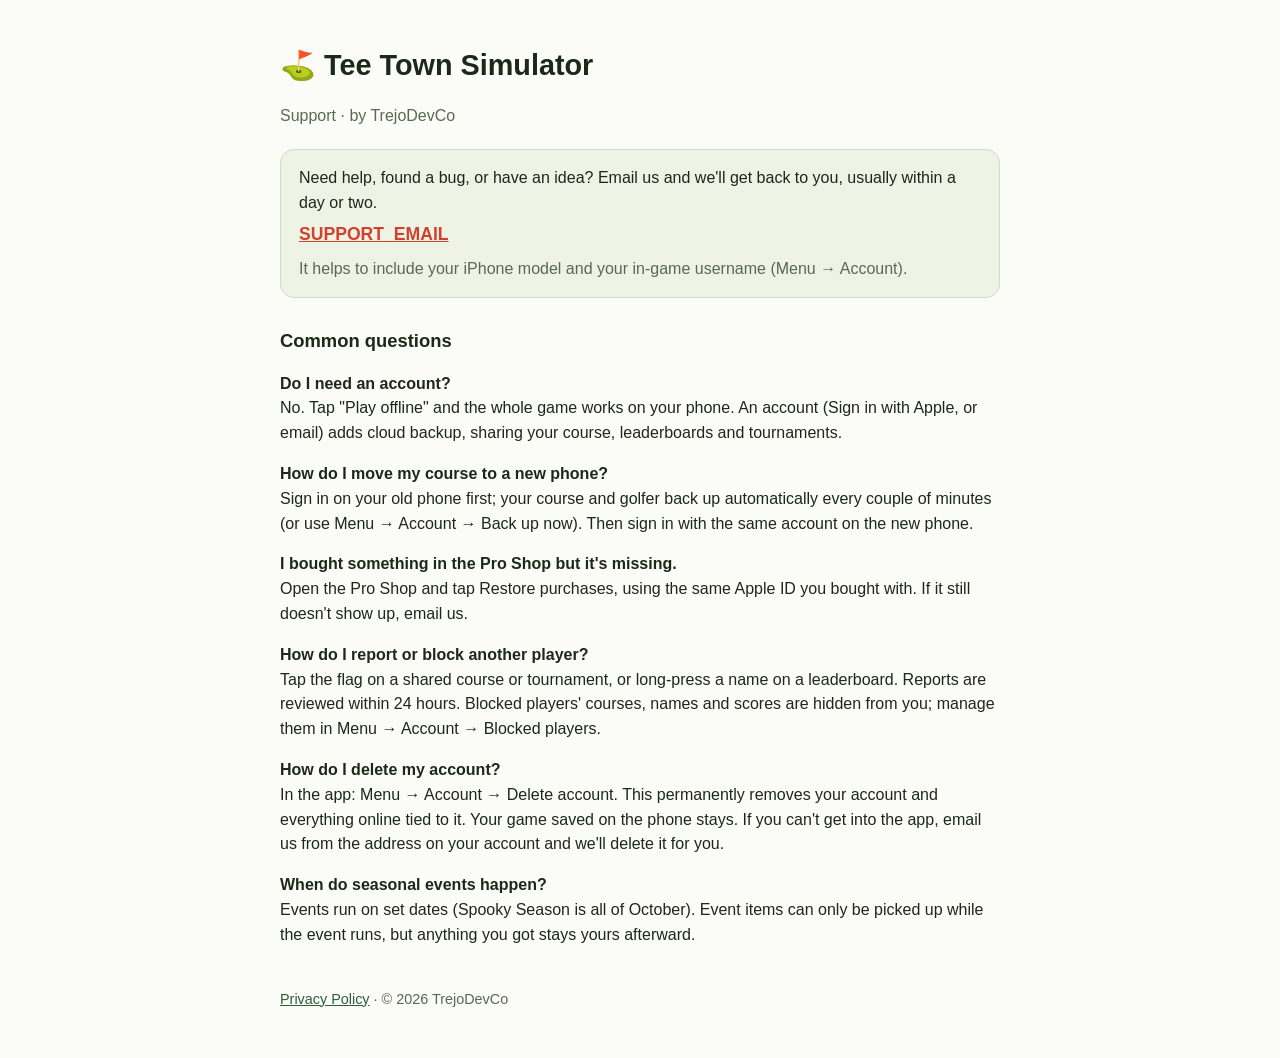
==== index.html @ 6f506787 "Add files via upload" ====
<!doctype html>
<html lang="en">
<head>
<meta charset="utf-8">
<meta name="viewport" content="width=device-width, initial-scale=1">
<title>Tee Town Simulator – Support</title>
<style>
  body { font-family: -apple-system, BlinkMacSystemFont, "Segoe UI", Roboto, sans-serif; max-width: 720px; margin: 0 auto; padding: 24px 16px 48px; line-height: 1.55; color: #1c281a; background: #fbfcf8; }
  h1 { font-size: 1.8rem; margin-bottom: 0.2rem; }
  h2 { font-size: 1.15rem; margin-top: 1.8rem; }
  .muted { color: #5a6854; }
  .contact { background: #eef3e6; border: 1px solid #d3dbc8; border-radius: 14px; padding: 16px 18px; margin: 20px 0; }
  .contact a { font-size: 1.1rem; font-weight: 700; color: #d2412b; }
  a { color: #2e5d3a; }
  footer { margin-top: 2.5rem; font-size: 0.9rem; }
</style>
</head>
<body>
<h1>⛳ Tee Town Simulator</h1>
<p class="muted">Support · by TrejoDevCo</p>

<div class="contact">
  <p style="margin:0 0 6px">Need help, found a bug, or have an idea? Email us and we'll get back to you, usually within a day or two.</p>
  <a href="mailto:SUPPORT_EMAIL">SUPPORT_EMAIL</a>
  <p class="muted" style="margin:8px 0 0">It helps to include your iPhone model and your in-game username (Menu → Account).</p>
</div>

<h2>Common questions</h2>

<p><strong>Do I need an account?</strong><br>
No. Tap "Play offline" and the whole game works on your phone. An account (Sign in with Apple, or email) adds cloud
backup, sharing your course, leaderboards and tournaments.</p>

<p><strong>How do I move my course to a new phone?</strong><br>
Sign in on your old phone first; your course and golfer back up automatically every couple of minutes (or use Menu →
Account → Back up now). Then sign in with the same account on the new phone.</p>

<p><strong>I bought something in the Pro Shop but it's missing.</strong><br>
Open the Pro Shop and tap Restore purchases, using the same Apple ID you bought with. If it still doesn't show up,
email us.</p>

<p><strong>How do I report or block another player?</strong><br>
Tap the flag on a shared course or tournament, or long-press a name on a leaderboard. Reports are reviewed within
24 hours. Blocked players' courses, names and scores are hidden from you; manage them in Menu → Account → Blocked
players.</p>

<p><strong>How do I delete my account?</strong><br>
In the app: Menu → Account → Delete account. This permanently removes your account and everything online tied to it.
Your game saved on the phone stays. If you can't get into the app, email us from the address on your account and
we'll delete it for you.</p>

<p><strong>When do seasonal events happen?</strong><br>
Events run on set dates (Spooky Season is all of October). Event items can only be picked up while the event runs,
but anything you got stays yours afterward.</p>

<footer class="muted">
  <a href="privacy.html">Privacy Policy</a> · © 2026 TrejoDevCo
</footer>
</body>
</html>
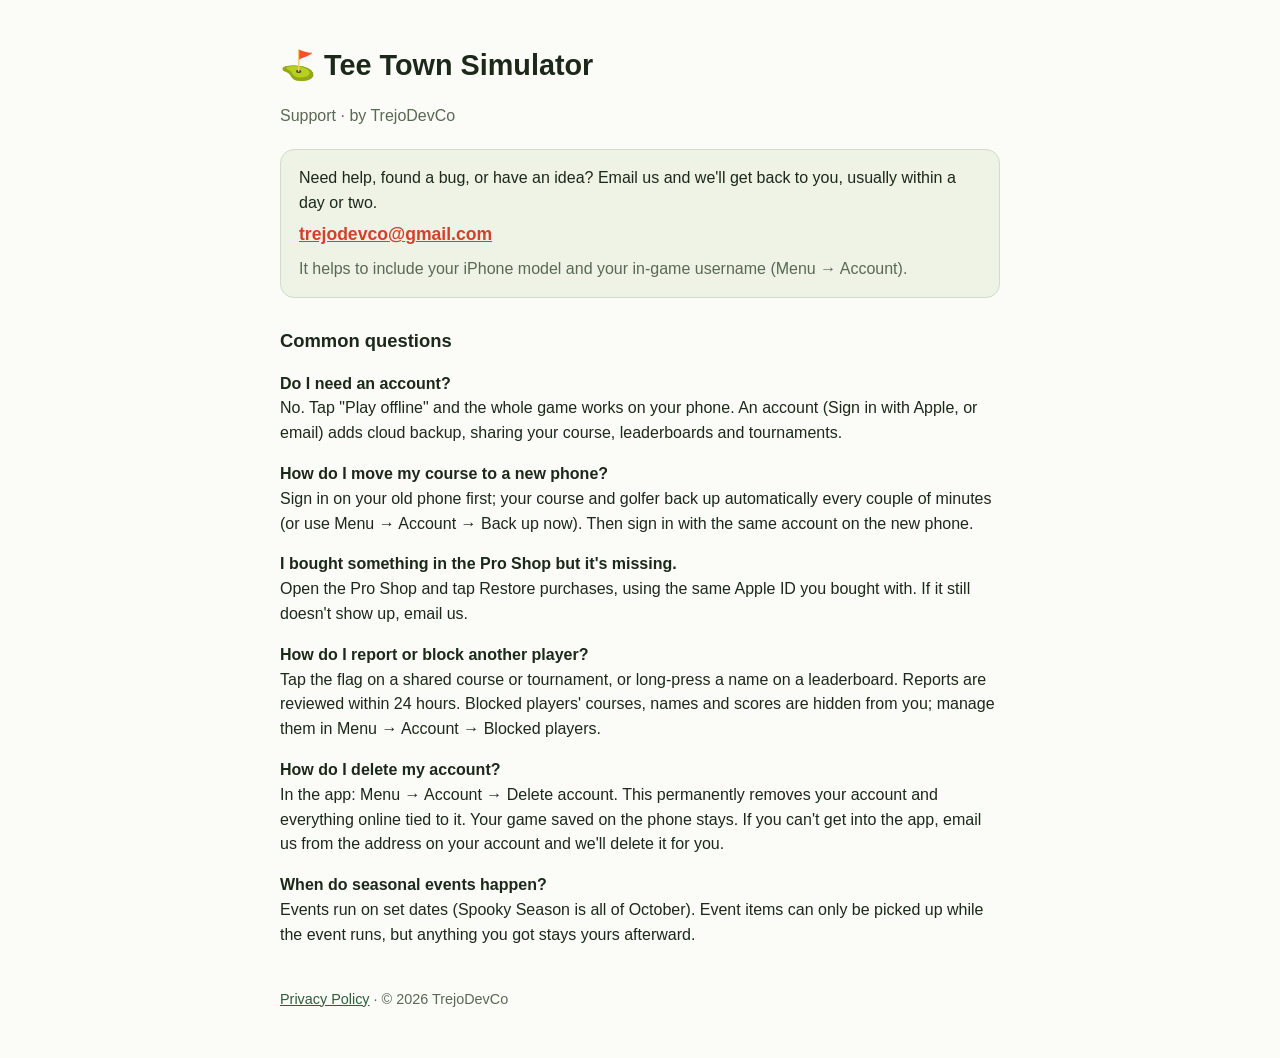
==== commit 72047179: "Add files via upload" ====
--- a/index.html
+++ b/index.html
@@ -21,7 +21,7 @@
 
 <div class="contact">
   <p style="margin:0 0 6px">Need help, found a bug, or have an idea? Email us and we'll get back to you, usually within a day or two.</p>
-  <a href="mailto:SUPPORT_EMAIL">SUPPORT_EMAIL</a>
+  <a href="mailto:trejodevco@gmail.com">trejodevco@gmail.com</a>
   <p class="muted" style="margin:8px 0 0">It helps to include your iPhone model and your in-game username (Menu → Account).</p>
 </div>
 
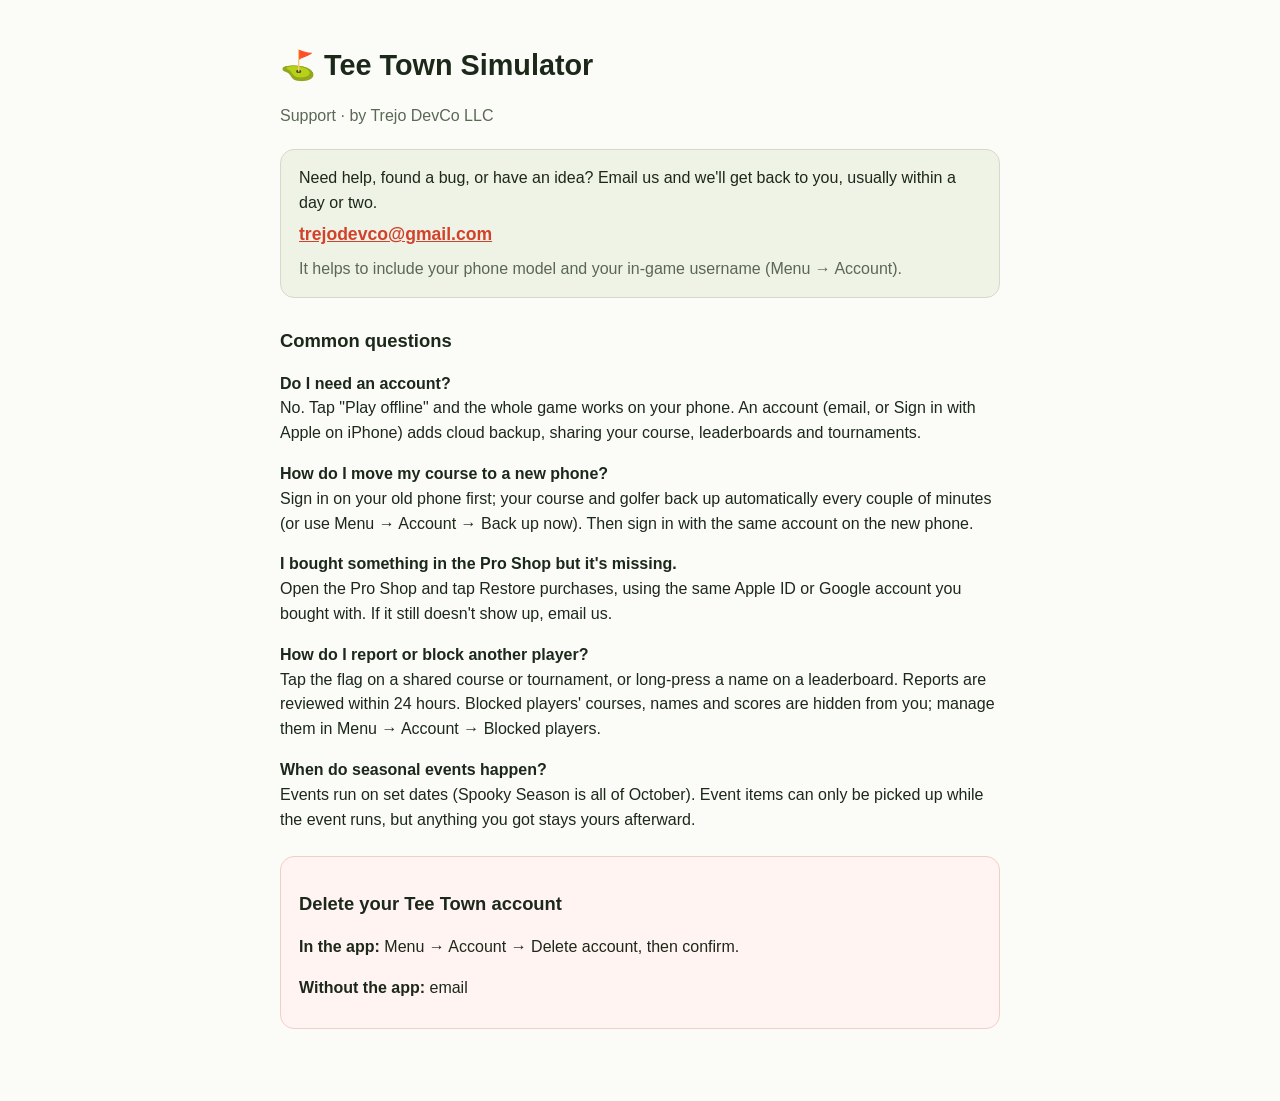
==== commit 9b30e63e: "Update index.html" ====
--- a/index.html
+++ b/index.html
@@ -5,56 +5,38 @@
 <meta name="viewport" content="width=device-width, initial-scale=1">
 <title>Tee Town Simulator – Support</title>
 <style>
-  body { font-family: -apple-system, BlinkMacSystemFont, "Segoe UI", Roboto, sans-serif; max-width: 720px; margin: 0 auto; padding: 24px 16px 48px; line-height: 1.55; color: #1c281a; background: #fbfcf8; }
-  h1 { font-size: 1.8rem; margin-bottom: 0.2rem; }
-  h2 { font-size: 1.15rem; margin-top: 1.8rem; }
-  .muted { color: #5a6854; }
-  .contact { background: #eef3e6; border: 1px solid #d3dbc8; border-radius: 14px; padding: 16px 18px; margin: 20px 0; }
-  .contact a { font-size: 1.1rem; font-weight: 700; color: #d2412b; }
-  a { color: #2e5d3a; }
-  footer { margin-top: 2.5rem; font-size: 0.9rem; }
+body { font-family: -apple-system, BlinkMacSystemFont, "Segoe UI", Roboto, sans-serif; max-width: 720px; margin: 0 auto; padding: 24px 16px 48px; line-height: 1.55; color: #1c281a; background: #fbfcf8; }
+h1 { font-size: 1.8rem; margin-bottom: 0.2rem; }
+h2 { font-size: 1.15rem; margin-top: 1.8rem; }
+.muted { color: #5a6854; }
+.contact { background: #eef3e6; border: 1px solid #d3dbc8; border-radius: 14px; padding: 16px 18px; margin: 20px 0; }
+.contact a { font-size: 1.1rem; font-weight: 700; color: #d2412b; }
+.delete { background: #fff4f1; border: 1px solid #f0cfc6; border-radius: 14px; padding: 4px 18px 12px; margin: 24px 0; }
+a { color: #2e5d3a; }
+footer { margin-top: 2.5rem; font-size: 0.9rem; }
 </style>
 </head>
 <body>
 <h1>⛳ Tee Town Simulator</h1>
-<p class="muted">Support · by TrejoDevCo</p>
+<p class="muted">Support · by Trejo DevCo LLC</p>
+<div class="contact">
+<p style="margin:0 0 6px">Need help, found a bug, or have an idea? Email us and we'll get back to you, usually within a day or two.</p>
+<a href="mailto:trejodevco@gmail.com">trejodevco@gmail.com</a>
+<p class="muted" style="margin:8px 0 0">It helps to include your phone model and your in-game username (Menu → Account).</p>
+</div>
+<h2>Common questions</h2>
+<p><strong>Do I need an account?</strong><br>
+No. Tap "Play offline" and the whole game works on your phone. An account (email, or Sign in with Apple on iPhone) adds cloud backup, sharing your course, leaderboards and tournaments.</p>
+<p><strong>How do I move my course to a new phone?</strong><br>
+Sign in on your old phone first; your course and golfer back up automatically every couple of minutes (or use Menu → Account → Back up now). Then sign in with the same account on the new phone.</p>
+<p><strong>I bought something in the Pro Shop but it's missing.</strong><br>
+Open the Pro Shop and tap Restore purchases, using the same Apple ID or Google account you bought with. If it still doesn't show up, email us.</p>
+<p><strong>How do I report or block another player?</strong><br>
+Tap the flag on a shared course or tournament, or long-press a name on a leaderboard. Reports are reviewed within 24 hours. Blocked players' courses, names and scores are hidden from you; manage them in Menu → Account → Blocked players.</p>
+<p><strong>When do seasonal events happen?</strong><br>
+Events run on set dates (Spooky Season is all of October). Event items can only be picked up while the event runs, but anything you got stays yours afterward.</p>
 
-<div class="contact">
-  <p style="margin:0 0 6px">Need help, found a bug, or have an idea? Email us and we'll get back to you, usually within a day or two.</p>
-  <a href="mailto:trejodevco@gmail.com">trejodevco@gmail.com</a>
-  <p class="muted" style="margin:8px 0 0">It helps to include your iPhone model and your in-game username (Menu → Account).</p>
-</div>
-
-<h2>Common questions</h2>
-
-<p><strong>Do I need an account?</strong><br>
-No. Tap "Play offline" and the whole game works on your phone. An account (Sign in with Apple, or email) adds cloud
-backup, sharing your course, leaderboards and tournaments.</p>
-
-<p><strong>How do I move my course to a new phone?</strong><br>
-Sign in on your old phone first; your course and golfer back up automatically every couple of minutes (or use Menu →
-Account → Back up now). Then sign in with the same account on the new phone.</p>
-
-<p><strong>I bought something in the Pro Shop but it's missing.</strong><br>
-Open the Pro Shop and tap Restore purchases, using the same Apple ID you bought with. If it still doesn't show up,
-email us.</p>
-
-<p><strong>How do I report or block another player?</strong><br>
-Tap the flag on a shared course or tournament, or long-press a name on a leaderboard. Reports are reviewed within
-24 hours. Blocked players' courses, names and scores are hidden from you; manage them in Menu → Account → Blocked
-players.</p>
-
-<p><strong>How do I delete my account?</strong><br>
-In the app: Menu → Account → Delete account. This permanently removes your account and everything online tied to it.
-Your game saved on the phone stays. If you can't get into the app, email us from the address on your account and
-we'll delete it for you.</p>
-
-<p><strong>When do seasonal events happen?</strong><br>
-Events run on set dates (Spooky Season is all of October). Event items can only be picked up while the event runs,
-but anything you got stays yours afterward.</p>
-
-<footer class="muted">
-  <a href="privacy.html">Privacy Policy</a> · © 2026 TrejoDevCo
-</footer>
-</body>
-</html>
+<div class="delete" id="delete-account">
+<h2>Delete your Tee Town account</h2>
+<p><strong>In the app:</strong> Menu → Account → Delete account, then confirm.</p>
+<p><strong>Without the app:</strong> email <a href="mailto:trejodevco@gmail.com?subject=Delete%20my%20Tee%20Town
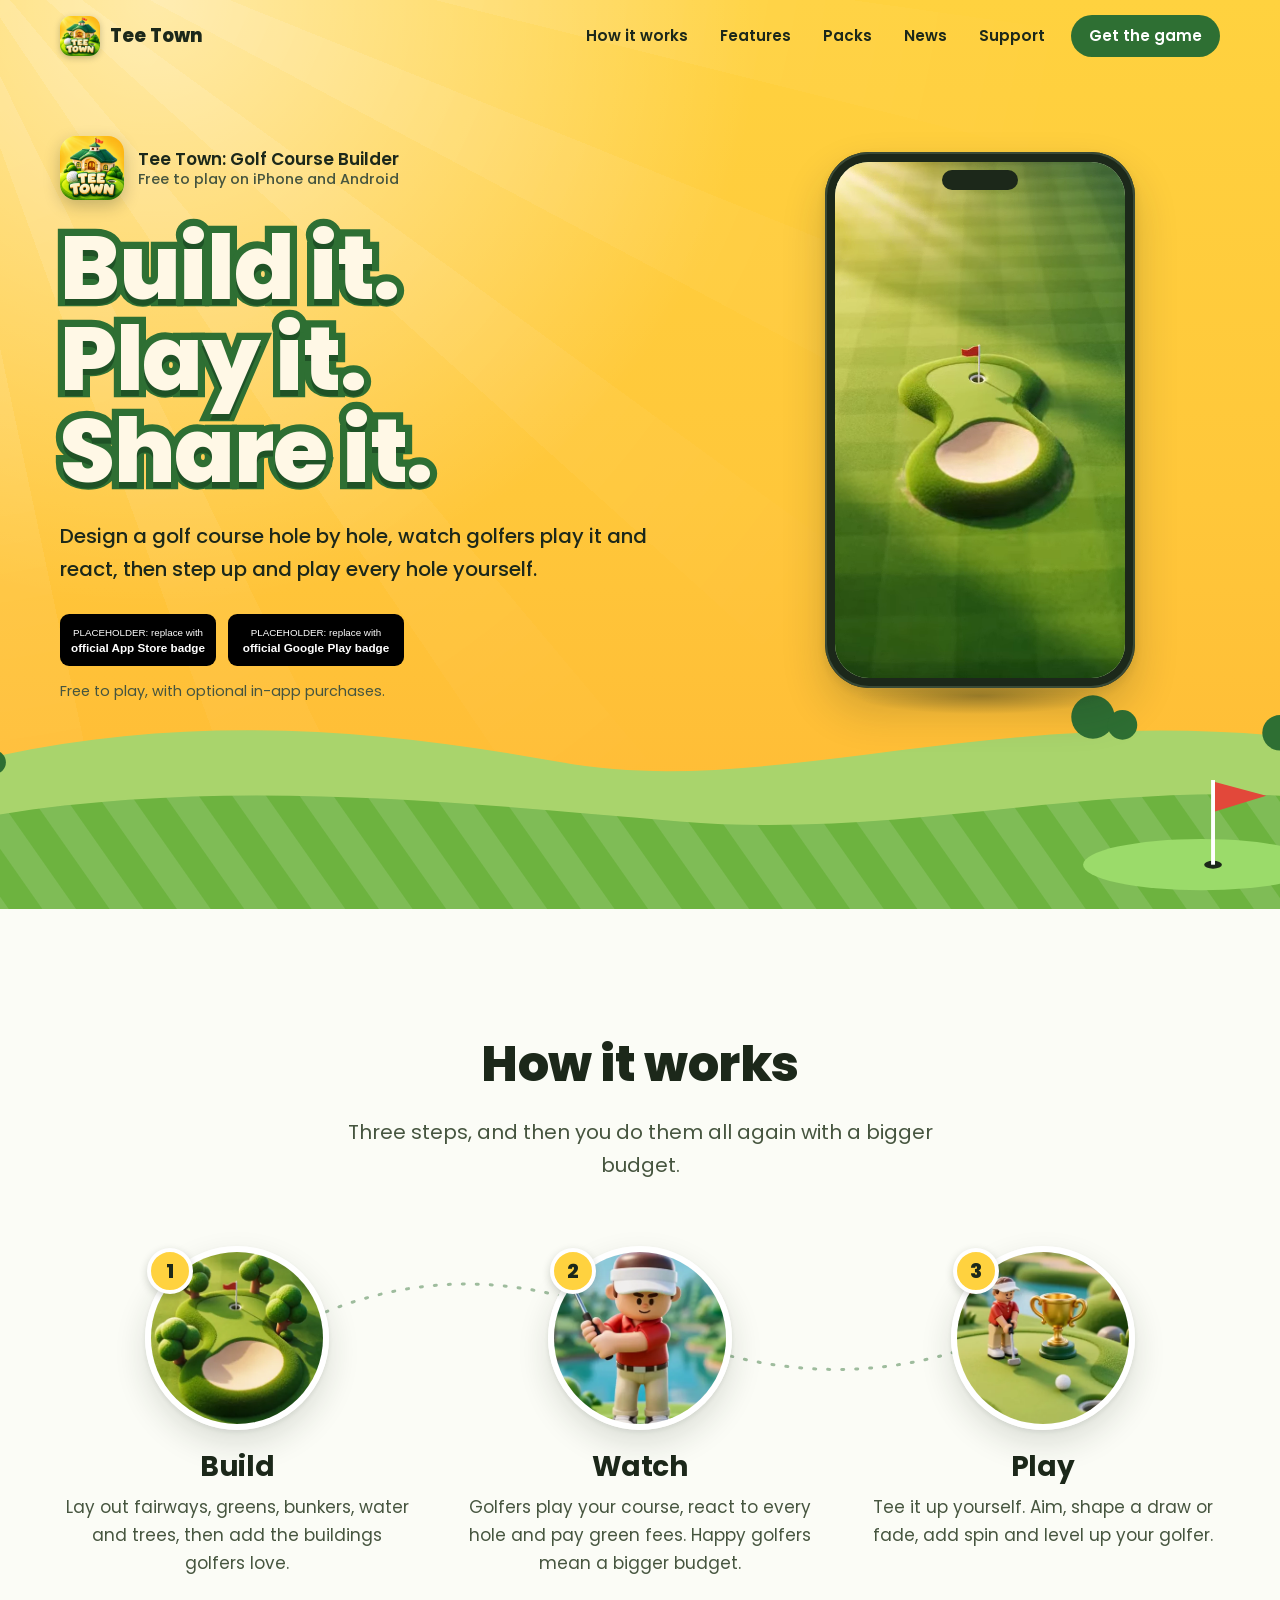
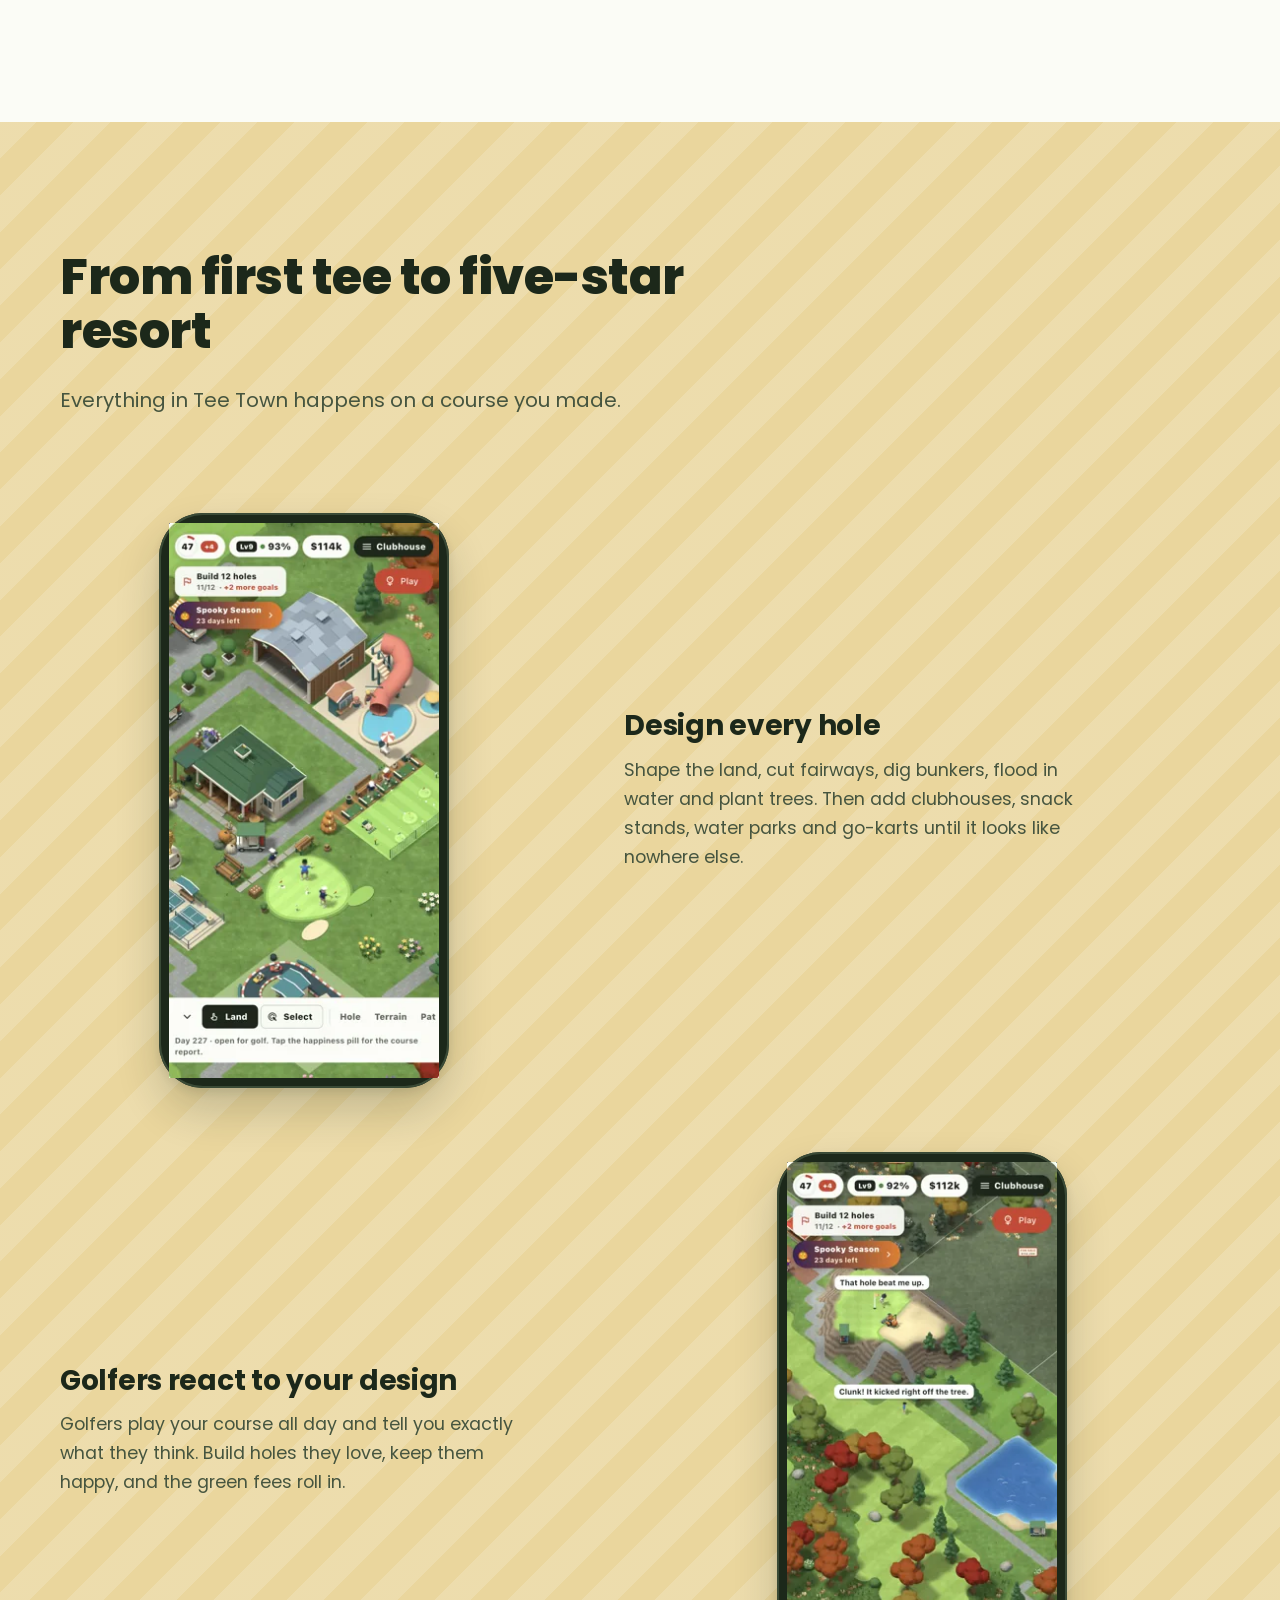
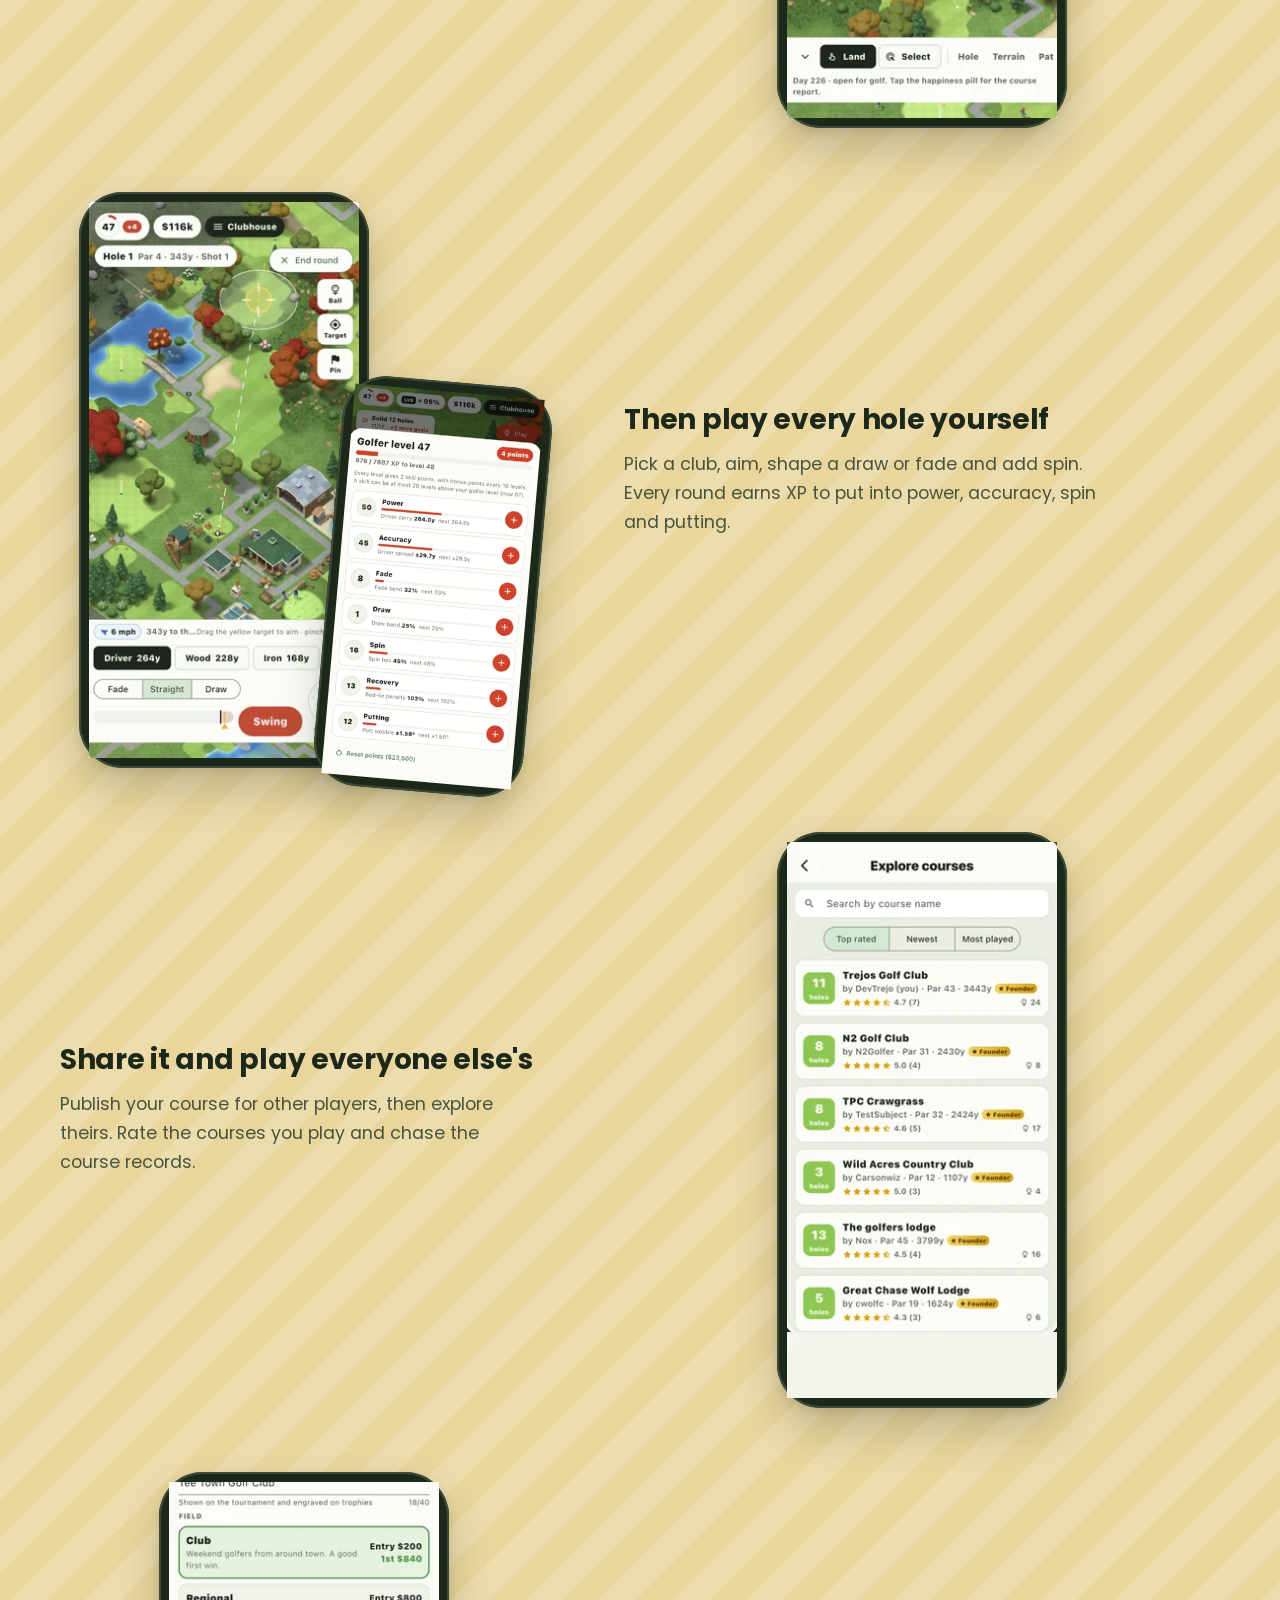
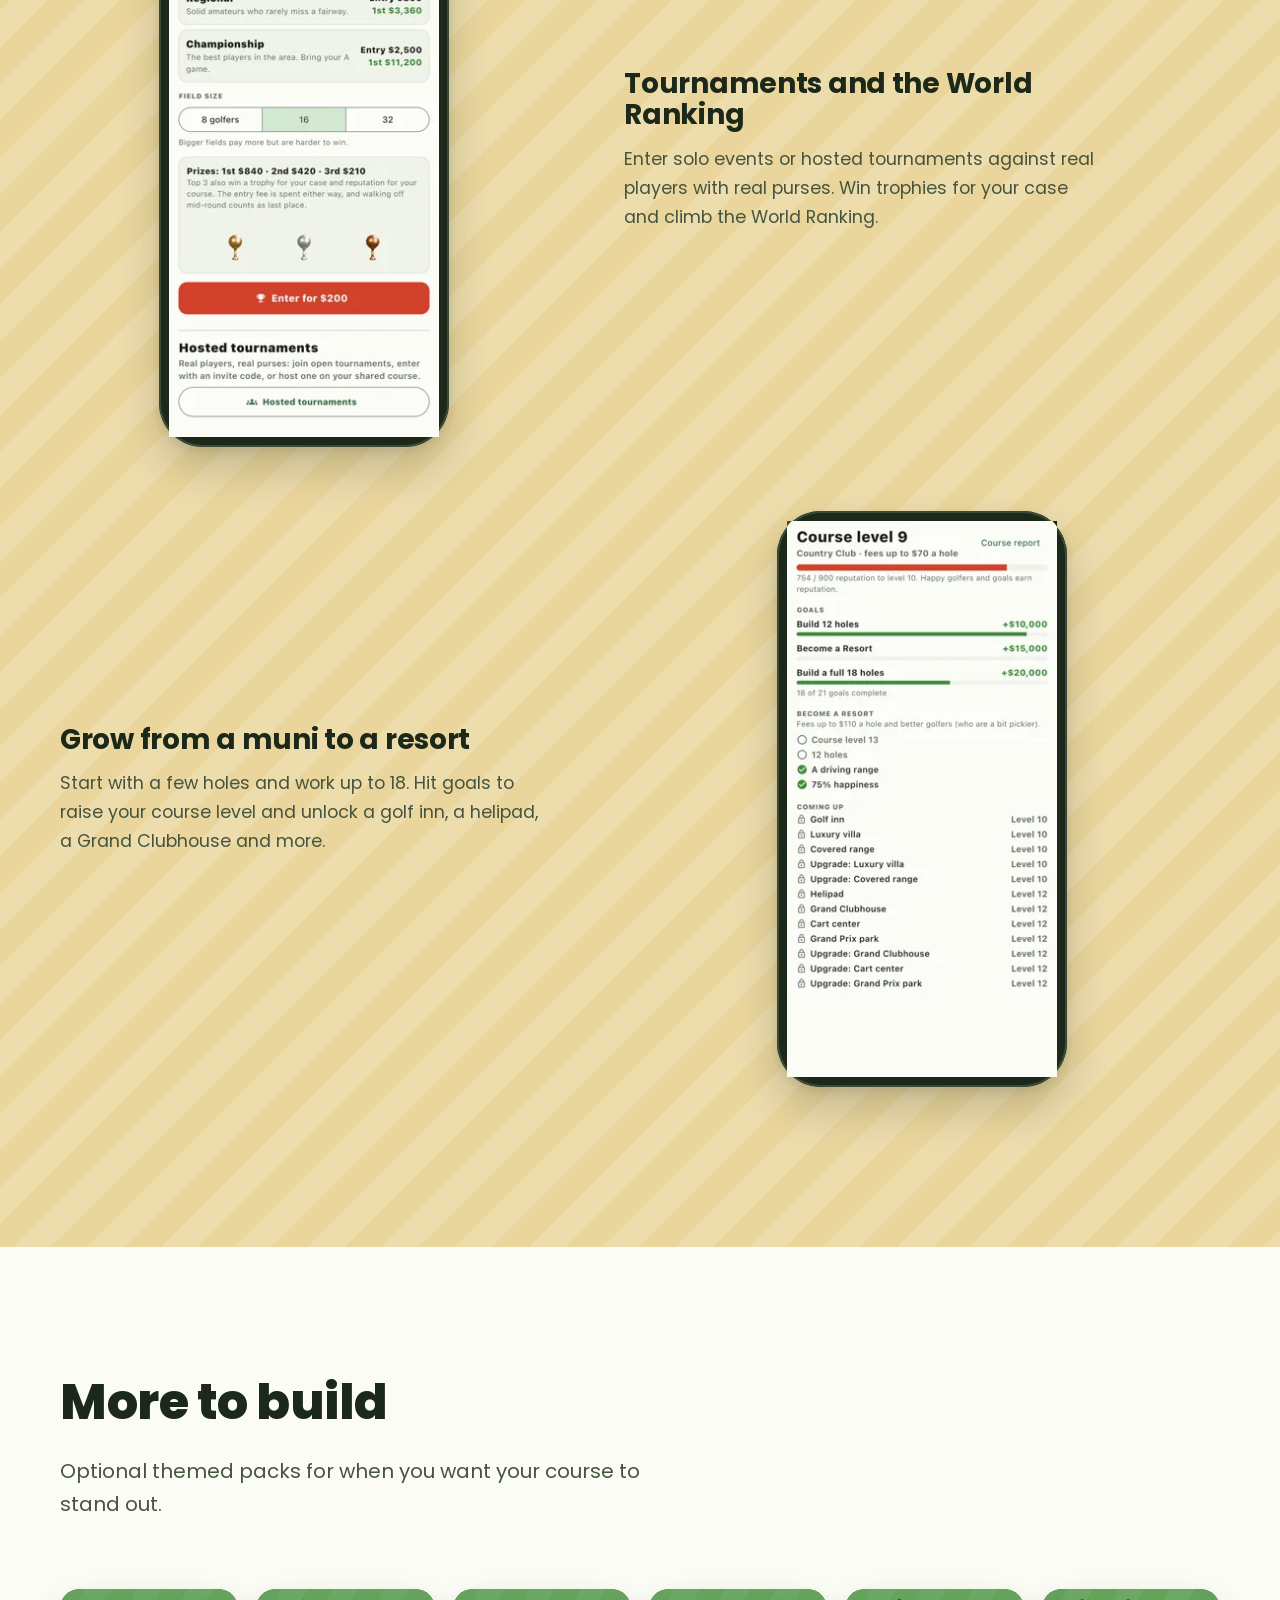
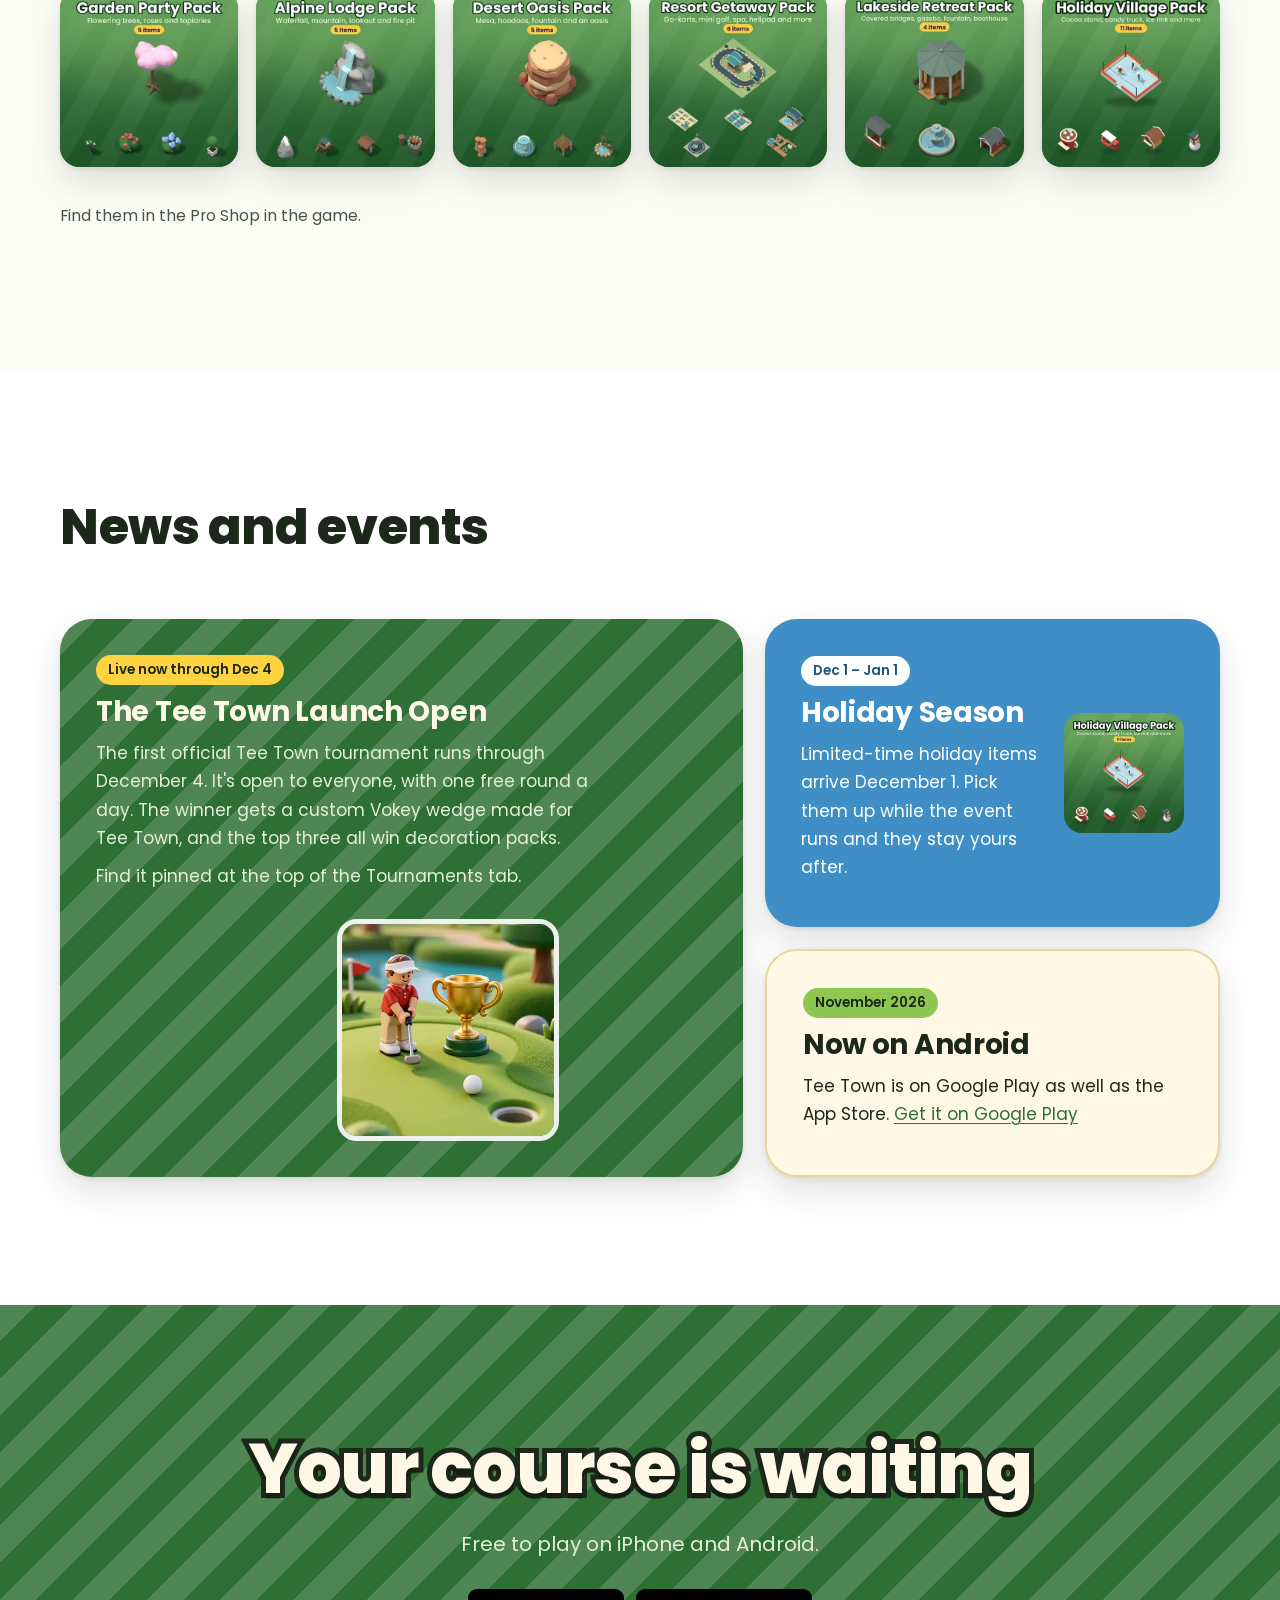
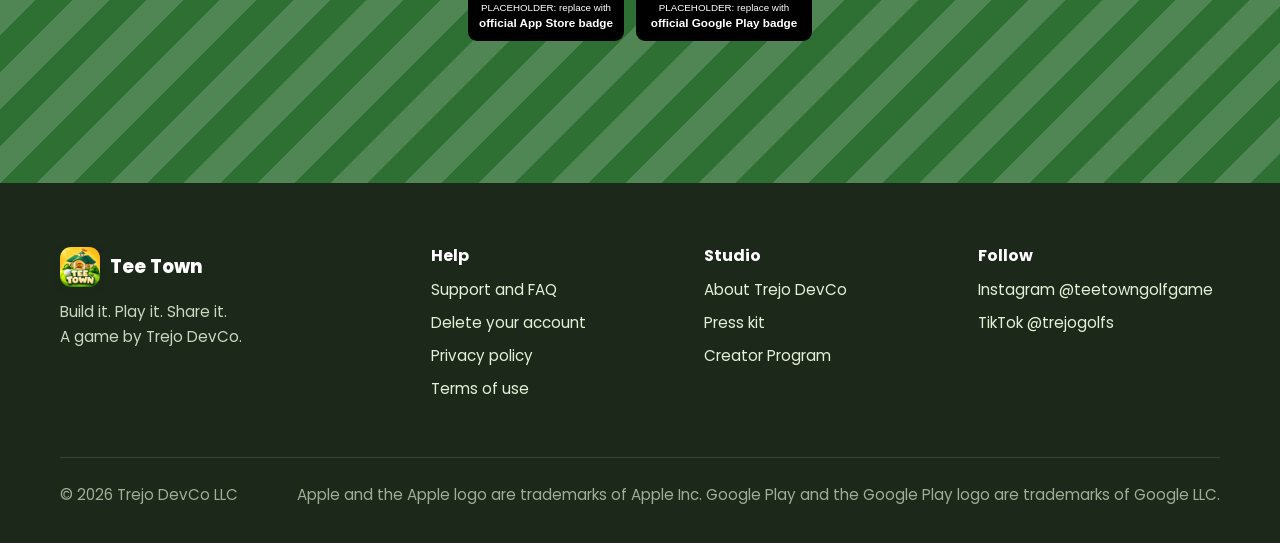
==== commit 8956406a: "Add files via upload" ====
--- a/index.html
+++ b/index.html
@@ -3,40 +3,354 @@
 <head>
 <meta charset="utf-8">
 <meta name="viewport" content="width=device-width, initial-scale=1">
-<title>Tee Town Simulator – Support</title>
-<style>
-body { font-family: -apple-system, BlinkMacSystemFont, "Segoe UI", Roboto, sans-serif; max-width: 720px; margin: 0 auto; padding: 24px 16px 48px; line-height: 1.55; color: #1c281a; background: #fbfcf8; }
-h1 { font-size: 1.8rem; margin-bottom: 0.2rem; }
-h2 { font-size: 1.15rem; margin-top: 1.8rem; }
-.muted { color: #5a6854; }
-.contact { background: #eef3e6; border: 1px solid #d3dbc8; border-radius: 14px; padding: 16px 18px; margin: 20px 0; }
-.contact a { font-size: 1.1rem; font-weight: 700; color: #d2412b; }
-.delete { background: #fff4f1; border: 1px solid #f0cfc6; border-radius: 14px; padding: 4px 18px 12px; margin: 24px 0; }
-a { color: #2e5d3a; }
-footer { margin-top: 2.5rem; font-size: 0.9rem; }
-</style>
+<script>
+  // Old store link: /teetown-support/#delete-account now lands here. Send it to the account deletion page.
+  if (location.hash === '#delete-account') { location.replace('delete-account/'); }
+  document.documentElement.className += ' js';
+</script>
+<title>Tee Town: Golf Course Builder | Build it. Play it. Share it.</title>
+<meta name="description" content="Design your own golf course hole by hole, watch golfers play it, then play every hole yourself. Tee Town is free to play on iPhone and Android.">
+<link rel="canonical" href="https://trejodevco.com/">
+<meta name="theme-color" content="#2E6F33">
+<meta name="apple-itunes-app" content="app-id=6818708093">
+
+<meta property="og:type" content="website">
+<meta property="og:site_name" content="Tee Town">
+<meta property="og:title" content="Tee Town: Golf Course Builder">
+<meta property="og:description" content="Build it. Play it. Share it. Design your own golf course, watch golfers play it, then play it yourself. Free on iPhone and Android.">
+<meta property="og:url" content="https://trejodevco.com/">
+<meta property="og:image" content="https://trejodevco.com/assets/og/share-1200x630.jpg">
+<meta property="og:image:width" content="1200">
+<meta property="og:image:height" content="630">
+<meta property="og:image:alt" content="Tee Town logo over a sunny golf course with a clubhouse and a flag on the green">
+<meta name="twitter:card" content="summary_large_image">
+<meta name="twitter:title" content="Tee Town: Golf Course Builder">
+<meta name="twitter:description" content="Build it. Play it. Share it. Free on iPhone and Android.">
+<meta name="twitter:image" content="https://trejodevco.com/assets/og/share-1200x630.jpg">
+
+<link rel="icon" href="favicon.ico" sizes="any">
+<link rel="icon" type="image/png" sizes="32x32" href="favicon-32.png">
+<link rel="apple-touch-icon" href="apple-touch-icon.png">
+<link rel="manifest" href="site.webmanifest">
+
+<link rel="preconnect" href="https://fonts.googleapis.com">
+<link rel="preconnect" href="https://fonts.gstatic.com" crossorigin>
+<link rel="stylesheet" href="https://fonts.googleapis.com/css2?family=Poppins:wght@400;500;600;700;800&display=swap">
+<link rel="preload" as="image" href="assets/video/hero-poster.webp" type="image/webp">
+<link rel="stylesheet" href="assets/css/site.css">
+
+<script type="application/ld+json">
+{
+  "@context": "https://schema.org",
+  "@type": "SoftwareApplication",
+  "name": "Tee Town: Golf Course Builder",
+  "alternateName": "Tee Town",
+  "description": "Design your own golf course hole by hole, watch AI golfers play it, then play every hole yourself. Share courses, play other players' courses, enter tournaments and climb the World Ranking.",
+  "applicationCategory": "GameApplication",
+  "applicationSubCategory": "Simulation",
+  "operatingSystem": "iOS, Android",
+  "datePublished": "2026-11-04",
+  "url": "https://trejodevco.com/",
+  "image": "https://trejodevco.com/assets/og/share-1200x630.jpg",
+  "offers": { "@type": "Offer", "price": "0", "priceCurrency": "USD" },
+  "author": { "@type": "Organization", "name": "Trejo DevCo LLC", "url": "https://trejodevco.com/about/" },
+  "sameAs": [
+    "https://apps.apple.com/app/id6818708093",
+    "https://play.google.com/store/apps/details?id=com.teetownsim.app"
+  ]
+}
+</script>
 </head>
 <body>
-<h1>⛳ Tee Town Simulator</h1>
-<p class="muted">Support · by Trejo DevCo LLC</p>
-<div class="contact">
-<p style="margin:0 0 6px">Need help, found a bug, or have an idea? Email us and we'll get back to you, usually within a day or two.</p>
-<a href="mailto:trejodevco@gmail.com">trejodevco@gmail.com</a>
-<p class="muted" style="margin:8px 0 0">It helps to include your phone model and your in-game username (Menu → Account).</p>
-</div>
-<h2>Common questions</h2>
-<p><strong>Do I need an account?</strong><br>
-No. Tap "Play offline" and the whole game works on your phone. An account (email, or Sign in with Apple on iPhone) adds cloud backup, sharing your course, leaderboards and tournaments.</p>
-<p><strong>How do I move my course to a new phone?</strong><br>
-Sign in on your old phone first; your course and golfer back up automatically every couple of minutes (or use Menu → Account → Back up now). Then sign in with the same account on the new phone.</p>
-<p><strong>I bought something in the Pro Shop but it's missing.</strong><br>
-Open the Pro Shop and tap Restore purchases, using the same Apple ID or Google account you bought with. If it still doesn't show up, email us.</p>
-<p><strong>How do I report or block another player?</strong><br>
-Tap the flag on a shared course or tournament, or long-press a name on a leaderboard. Reports are reviewed within 24 hours. Blocked players' courses, names and scores are hidden from you; manage them in Menu → Account → Blocked players.</p>
-<p><strong>When do seasonal events happen?</strong><br>
-Events run on set dates (Spooky Season is all of October). Event items can only be picked up while the event runs, but anything you got stays yours afterward.</p>
-
-<div class="delete" id="delete-account">
-<h2>Delete your Tee Town account</h2>
-<p><strong>In the app:</strong> Menu → Account → Delete account, then confirm.</p>
-<p><strong>Without the app:</strong> email <a href="mailto:trejodevco@gmail.com?subject=Delete%20my%20Tee%20Town
+<a class="skip-link" href="#main">Skip to content</a>
+
+<header class="site-header">
+  <nav class="nav wrap" aria-label="Main">
+    <a class="brand" href="./">
+      <img src="assets/img/icon-96.png" width="40" height="40" alt="">
+      <span>Tee Town</span>
+    </a>
+    <button class="nav-toggle" type="button" aria-expanded="false" aria-controls="nav-links">
+      <span class="sr-only">Menu</span>
+      <svg viewBox="0 0 24 24" fill="none" stroke="currentColor" stroke-width="2.2" stroke-linecap="round" aria-hidden="true"><path d="M4 7h16M4 12h16M4 17h16"/></svg>
+    </button>
+    <ul class="nav-links" id="nav-links">
+      <li><a href="#how">How it works</a></li>
+      <li><a href="#features">Features</a></li>
+      <li><a href="#packs">Packs</a></li>
+      <li><a href="#news">News</a></li>
+      <li><a href="support/">Support</a></li>
+      <li class="nav-cta"><a href="#get">Get the game</a></li>
+    </ul>
+  </nav>
+</header>
+
+<main id="main">
+
+  <!-- HERO -->
+  <section class="hero" aria-labelledby="hero-title">
+    <div class="wrap hero-inner">
+      <div class="hero-copy reveal">
+        <div class="hero-kicker">
+          <img src="assets/img/icon-192.png" width="64" height="64" alt="Tee Town app icon">
+          <span>Tee Town: Golf Course Builder<small>Free to play on iPhone and Android</small></span>
+        </div>
+        <h1 id="hero-title" class="sticker"><span>Build it.</span> <span>Play it.</span> <span>Share it.</span></h1>
+        <p class="lede">Design a golf course hole by hole, watch golfers play it and react, then step up and play every hole yourself.</p>
+        <div class="badges" id="get">
+          <a href="https://apps.apple.com/app/id6818708093"><img src="assets/badges/app-store.svg" width="120" height="40" alt="Download on the App Store"></a>
+          <a href="https://play.google.com/store/apps/details?id=com.teetownsim.app"><img src="assets/badges/google-play.svg" width="135" height="40" alt="Get it on Google Play"></a>
+        </div>
+        <p class="fine">Free to play, with optional in-app purchases.</p>
+      </div>
+      <div class="hero-phone reveal">
+        <div class="phone">
+          <video autoplay muted loop playsinline preload="auto" width="540" height="960"
+                 poster="assets/video/hero-poster.webp"
+                 aria-label="Tee Town trailer: a golf hole is built, golfers play it, and the course grows into a resort">
+            <source src="assets/video/hero-loop.webm" type="video/webm">
+            <source src="assets/video/hero-loop.mp4" type="video/mp4">
+          </video>
+        </div>
+      </div>
+    </div>
+
+    <svg class="hills" viewBox="0 0 1440 260" preserveAspectRatio="xMidYMax slice" aria-hidden="true">
+      <defs>
+        <pattern id="mow" width="56" height="56" patternUnits="userSpaceOnUse" patternTransform="rotate(-35)">
+          <rect width="28" height="56" fill="#ffffff" opacity=".12"/>
+        </pattern>
+      </defs>
+      <path d="M0 120 C 220 60, 420 70, 640 110 S 1100 40, 1440 92 V260 H0Z" fill="#A9D46C"/>
+      <g fill="#2E6F33">
+        <circle cx="40" cy="104" r="18"/><circle cx="64" cy="110" r="12"/><circle cx="1180" cy="64" r="22"/><circle cx="1210" cy="72" r="15"/>
+        <circle cx="1370" cy="80" r="18"/>
+      </g>
+      <path d="M0 176 C 260 120, 520 150, 760 170 S 1200 120, 1440 150 V260 H0Z" fill="#6DB33F"/>
+      <path d="M0 176 C 260 120, 520 150, 760 170 S 1200 120, 1440 150 V260 H0Z" fill="url(#mow)"/>
+      <ellipse cx="1290" cy="214" rx="120" ry="26" fill="#9BDB6A"/>
+      <ellipse cx="1302" cy="214" rx="9" ry="4" fill="#1C281A"/>
+      <path d="M1302 214 V128" stroke="#ffffff" stroke-width="4"/>
+      <path d="M1304 130 L1356 144 L1304 160Z" fill="#E2483A"/>
+    </svg>
+  </section>
+
+  <!-- HOW IT WORKS -->
+  <section class="section how" id="how" aria-labelledby="how-title">
+    <div class="wrap">
+      <div class="section-head center reveal">
+        <h2 id="how-title">How it works</h2>
+        <p class="lede" style="margin-inline:auto">Three steps, and then you do them all again with a bigger budget.</p>
+      </div>
+      <div style="position:relative">
+        <svg class="flight" viewBox="0 0 1000 120" preserveAspectRatio="none" aria-hidden="true">
+          <path d="M20 110 Q 250 -40 500 60 T 980 40" fill="none" stroke="#2E6F33" stroke-width="3" stroke-dasharray="2 12" stroke-linecap="round" opacity=".45" vector-effect="non-scaling-stroke"/>
+        </svg>
+        <ol class="steps">
+          <li class="step reveal">
+            <div class="medallion">
+              <picture><source srcset="assets/img/art/step-build.webp" type="image/webp"><img src="assets/img/art/step-build.jpg" width="360" height="360" loading="lazy" decoding="async" alt="A new green and bunker taking shape on a fairway"></picture>
+              <span class="step-num" aria-hidden="true">1</span>
+            </div>
+            <h3>Build</h3>
+            <p>Lay out fairways, greens, bunkers, water and trees, then add the buildings golfers love.</p>
+          </li>
+          <li class="step reveal">
+            <div class="medallion">
+              <picture><source srcset="assets/img/art/step-watch.webp" type="image/webp"><img src="assets/img/art/step-watch.jpg" width="360" height="360" loading="lazy" decoding="async" alt="A golfer in a red shirt lining up a shot"></picture>
+              <span class="step-num" aria-hidden="true">2</span>
+            </div>
+            <h3>Watch</h3>
+            <p>Golfers play your course, react to every hole and pay green fees. Happy golfers mean a bigger budget.</p>
+          </li>
+          <li class="step reveal">
+            <div class="medallion">
+              <picture><source srcset="assets/img/art/step-play.webp" type="image/webp"><img src="assets/img/art/step-play.jpg" width="360" height="360" loading="lazy" decoding="async" alt="A golfer putting next to a gold trophy"></picture>
+              <span class="step-num" aria-hidden="true">3</span>
+            </div>
+            <h3>Play</h3>
+            <p>Tee it up yourself. Aim, shape a draw or fade, add spin and level up your golfer.</p>
+          </li>
+        </ol>
+      </div>
+    </div>
+  </section>
+
+  <!-- FEATURES -->
+  <section class="section features stripes" id="features" aria-labelledby="features-title">
+    <div class="wrap">
+      <div class="section-head reveal">
+        <h2 id="features-title">From first tee to five-star resort</h2>
+        <p class="lede">Everything in Tee Town happens on a course you made.</p>
+      </div>
+
+      <article class="feature reveal">
+        <div class="feature-media">
+          <div class="phone"><picture><source srcset="assets/img/shots/build.webp" type="image/webp"><img src="assets/img/shots/build.png" width="274" height="564" loading="lazy" decoding="async" alt="A Tee Town course with a clubhouse, a water park with a slide, a go-kart track and golfers on a green"></picture></div>
+        </div>
+        <div class="feature-copy">
+          <h3>Design every hole</h3>
+          <p>Shape the land, cut fairways, dig bunkers, flood in water and plant trees. Then add clubhouses, snack stands, water parks and go-karts until it looks like nowhere else.</p>
+        </div>
+      </article>
+
+      <article class="feature flip reveal">
+        <div class="feature-media">
+          <div class="phone"><picture><source srcset="assets/img/shots/react.webp" type="image/webp"><img src="assets/img/shots/react.png" width="274" height="564" loading="lazy" decoding="async" alt="Golfers on a wooded hole with speech bubbles: 'That hole beat me up.' and 'Clunk! It kicked right off the tree.'"></picture></div>
+        </div>
+        <div class="feature-copy">
+          <h3>Golfers react to your design</h3>
+          <p>Golfers play your course all day and tell you exactly what they think. Build holes they love, keep them happy, and the green fees roll in.</p>
+        </div>
+      </article>
+
+      <article class="feature reveal">
+        <div class="feature-media pair">
+          <div class="phone"><picture><source srcset="assets/img/shots/play.webp" type="image/webp"><img src="assets/img/shots/play.png" width="274" height="564" loading="lazy" decoding="async" alt="Playing a hole: aiming at the green with club choice, fade, straight or draw, and a spin control"></picture></div>
+          <div class="phone second"><picture><source srcset="assets/img/shots/golfer.webp" type="image/webp"><img src="assets/img/shots/golfer.png" width="274" height="564" loading="lazy" decoding="async" alt="Golfer level 47 with Power, Accuracy, Fade, Draw, Spin, Recovery and Putting skills"></picture></div>
+        </div>
+        <div class="feature-copy">
+          <h3>Then play every hole yourself</h3>
+          <p>Pick a club, aim, shape a draw or fade and add spin. Every round earns XP to put into power, accuracy, spin and putting.</p>
+        </div>
+      </article>
+
+      <article class="feature flip reveal">
+        <div class="feature-media">
+          <div class="phone"><picture><source srcset="assets/img/shots/explore.webp" type="image/webp"><img src="assets/img/shots/explore.png" width="274" height="564" loading="lazy" decoding="async" alt="Explore courses list of player-built courses, sorted by top rated, with star ratings"></picture></div>
+        </div>
+        <div class="feature-copy">
+          <h3>Share it and play everyone else's</h3>
+          <p>Publish your course for other players, then explore theirs. Rate the courses you play and chase the course records.</p>
+        </div>
+      </article>
+
+      <article class="feature reveal">
+        <div class="feature-media">
+          <div class="phone"><picture><source srcset="assets/img/shots/tournaments.webp" type="image/webp"><img src="assets/img/shots/tournaments.png" width="274" height="564" loading="lazy" decoding="async" alt="Tournament list with Club, Regional and Championship events, entry fees and prize purses"></picture></div>
+        </div>
+        <div class="feature-copy">
+          <h3>Tournaments and the World Ranking</h3>
+          <p>Enter solo events or hosted tournaments against real players with real purses. Win trophies for your case and climb the World Ranking.</p>
+        </div>
+      </article>
+
+      <article class="feature flip reveal">
+        <div class="feature-media">
+          <div class="phone"><picture><source srcset="assets/img/shots/resort.webp" type="image/webp"><img src="assets/img/shots/resort.png" width="274" height="564" loading="lazy" decoding="async" alt="Course level 9 goals with upcoming unlocks: golf inn, luxury villa, covered range, helipad and Grand Clubhouse"></picture></div>
+        </div>
+        <div class="feature-copy">
+          <h3>Grow from a muni to a resort</h3>
+          <p>Start with a few holes and work up to 18. Hit goals to raise your course level and unlock a golf inn, a helipad, a Grand Clubhouse and more.</p>
+        </div>
+      </article>
+    </div>
+  </section>
+
+  <!-- PACKS -->
+  <section class="section packs" id="packs" aria-labelledby="packs-title">
+    <div class="wrap">
+      <div class="section-head reveal">
+        <h2 id="packs-title">More to build</h2>
+        <p class="lede">Optional themed packs for when you want your course to stand out.</p>
+      </div>
+      <ul class="pack-strip reveal" aria-label="Themed decoration packs">
+        <li><picture><source srcset="assets/img/packs/garden-party.webp" type="image/webp"><img src="assets/img/packs/garden-party.png" width="480" height="480" loading="lazy" decoding="async" alt="Garden Party Pack: flowering trees, roses and topiaries"></picture></li>
+        <li><picture><source srcset="assets/img/packs/alpine-lodge.webp" type="image/webp"><img src="assets/img/packs/alpine-lodge.png" width="480" height="480" loading="lazy" decoding="async" alt="Alpine Lodge Pack: waterfall, mountain, lookout and fire pit"></picture></li>
+        <li><picture><source srcset="assets/img/packs/desert-oasis.webp" type="image/webp"><img src="assets/img/packs/desert-oasis.png" width="480" height="480" loading="lazy" decoding="async" alt="Desert Oasis Pack: mesa, hoodoos, fountain and an oasis"></picture></li>
+        <li><picture><source srcset="assets/img/packs/resort-getaway.webp" type="image/webp"><img src="assets/img/packs/resort-getaway.png" width="480" height="480" loading="lazy" decoding="async" alt="Resort Getaway Pack: go-karts, mini golf, spa, helipad and more"></picture></li>
+        <li><picture><source srcset="assets/img/packs/lakeside-retreat.webp" type="image/webp"><img src="assets/img/packs/lakeside-retreat.png" width="480" height="480" loading="lazy" decoding="async" alt="Lakeside Retreat Pack: covered bridges, gazebo, fountain and boathouse"></picture></li>
+        <li><picture><source srcset="assets/img/packs/holiday-village.webp" type="image/webp"><img src="assets/img/packs/holiday-village.png" width="480" height="480" loading="lazy" decoding="async" alt="Holiday Village Pack: cocoa stand, candy truck, ice rink and more"></picture></li>
+      </ul>
+      <p class="packs-note">Find them in the Pro Shop in the game.</p>
+    </div>
+  </section>
+
+  <!-- NEWS -->
+  <section class="section news" id="news" aria-labelledby="news-title">
+    <div class="wrap">
+      <div class="section-head reveal">
+        <h2 id="news-title">News and events</h2>
+      </div>
+      <div class="news-grid">
+        <article class="card card-feature stripes reveal">
+          <span class="when">Live now through Dec 4</span>
+          <h3>The Tee Town Launch Open</h3>
+          <p>The first official Tee Town tournament runs through December 4. It's open to everyone, with one free round a day. The winner gets a custom Vokey wedge made for Tee Town, and the top three all win decoration packs.</p>
+          <p>Find it pinned at the top of the Tournaments tab.</p>
+          <figure>
+            <picture><source srcset="assets/img/art/step-play.webp" type="image/webp"><img src="assets/img/art/step-play.jpg" width="360" height="360" loading="lazy" decoding="async" alt="A golfer on the green beside a gold trophy"></picture>
+          </figure>
+        </article>
+        <article class="card card-holiday reveal">
+          <div>
+            <span class="when">Dec 1 – Jan 1</span>
+            <h3>Holiday Season</h3>
+            <p>Limited-time holiday items arrive December 1. Pick them up while the event runs and they stay yours after.</p>
+          </div>
+          <picture><source srcset="assets/img/packs/holiday-village.webp" type="image/webp"><img src="assets/img/packs/holiday-village.png" width="120" height="120" loading="lazy" decoding="async" alt=""></picture>
+        </article>
+        <article class="card card-android reveal">
+          <span class="when">November 2026</span>
+          <h3>Now on Android</h3>
+          <p>Tee Town is on Google Play as well as the App Store. <a href="https://play.google.com/store/apps/details?id=com.teetownsim.app">Get it on Google Play</a></p>
+        </article>
+      </div>
+    </div>
+  </section>
+
+  <!-- CLOSING CTA -->
+  <section class="section cta-band stripes" aria-labelledby="cta-title">
+    <div class="wrap reveal">
+      <h2 id="cta-title" class="sticker">Your course is waiting</h2>
+      <p class="lede" style="margin-inline:auto;color:#E4F0D6">Free to play on iPhone and Android.</p>
+      <div class="badges">
+        <a href="https://apps.apple.com/app/id6818708093"><img src="assets/badges/app-store.svg" width="120" height="40" loading="lazy" alt="Download on the App Store"></a>
+        <a href="https://play.google.com/store/apps/details?id=com.teetownsim.app"><img src="assets/badges/google-play.svg" width="135" height="40" loading="lazy" alt="Get it on Google Play"></a>
+      </div>
+    </div>
+  </section>
+</main>
+
+<footer class="site-footer">
+  <div class="wrap">
+    <div class="footer-grid">
+      <div>
+        <a class="brand" href="./"><img src="assets/img/icon-96.png" width="40" height="40" alt="" loading="lazy"><span>Tee Town</span></a>
+        <p>Build it. Play it. Share it.<br>A game by Trejo DevCo.</p>
+      </div>
+      <div>
+        <h2>Help</h2>
+        <ul>
+          <li><a href="support/">Support and FAQ</a></li>
+          <li><a href="delete-account/" id="delete-account">Delete your account</a></li>
+          <li><a href="privacy.html">Privacy policy</a></li>
+          <li><a href="terms/">Terms of use</a></li>
+        </ul>
+      </div>
+      <div>
+        <h2>Studio</h2>
+        <ul>
+          <li><a href="about/">About Trejo DevCo</a></li>
+          <li><a href="press/">Press kit</a></li>
+          <li><a href="creators/">Creator Program</a></li>
+        </ul>
+      </div>
+      <div>
+        <h2>Follow</h2>
+        <ul>
+          <li><a href="https://www.instagram.com/teetowngolfgame/">Instagram @teetowngolfgame</a></li>
+          <li><a href="https://www.tiktok.com/@trejogolfs">TikTok @trejogolfs</a></li>
+        </ul>
+      </div>
+    </div>
+    <div class="legal">
+      <span>© <span id="year">2026</span> Trejo DevCo LLC</span>
+      <span>Apple and the Apple logo are trademarks of Apple Inc. Google Play and the Google Play logo are trademarks of Google LLC.</span>
+    </div>
+  </div>
+</footer>
+
+<script src="assets/js/site.js" defer></script>
+</body>
+</html>
--- a/assets/css/site.css
+++ b/assets/css/site.css
@@ -0,0 +1,442 @@
+/* Tee Town / Trejo DevCo site styles.
+   Brand colors live here: change a value once and it updates everywhere. */
+:root {
+  --fairway: #2E6F33;
+  --fairway-dark: #1F5226;
+  --lime: #8DC751;
+  --sky: #3F8FC6;
+  --sand: #EAD69D;
+  --gold: #FFD23F;
+  --ink: #1C281A;
+  --ink-soft: #46553F;
+  --cream: #FFF8E6;
+  --paper: #FBFCF6;
+  --white: #FFFFFF;
+
+  --radius-sm: 12px;
+  --radius: 20px;
+  --radius-lg: 32px;
+  --shadow: 0 2px 4px rgba(28, 40, 26, .08), 0 14px 32px rgba(28, 40, 26, .14);
+  --shadow-lift: 0 4px 8px rgba(28, 40, 26, .10), 0 22px 44px rgba(28, 40, 26, .20);
+  --wrap: 1160px;
+  --font: "Poppins", system-ui, -apple-system, "Segoe UI", Roboto, sans-serif;
+}
+
+*, *::before, *::after { box-sizing: border-box; }
+html { -webkit-text-size-adjust: 100%; scroll-behavior: smooth; }
+body {
+  margin: 0;
+  font-family: var(--font);
+  font-size: 1.0625rem;
+  line-height: 1.65;
+  color: var(--ink);
+  background: var(--paper);
+}
+img, video, svg { display: block; max-width: 100%; height: auto; }
+a { color: var(--fairway); text-underline-offset: 3px; }
+a:hover { color: var(--fairway-dark); }
+h1, h2, h3 { font-weight: 800; line-height: 1.1; margin: 0 0 .5em; letter-spacing: -.01em; }
+h2 { font-size: clamp(2rem, 4.4vw, 3.1rem); }
+h3 { font-size: clamp(1.35rem, 2.4vw, 1.75rem); font-weight: 700; }
+p { margin: 0 0 1em; }
+
+:focus-visible { outline: 3px solid var(--sky); outline-offset: 3px; border-radius: 6px; }
+.sr-only {
+  position: absolute; width: 1px; height: 1px; padding: 0; margin: -1px;
+  overflow: hidden; clip: rect(0 0 0 0); white-space: nowrap; border: 0;
+}
+.skip-link {
+  position: absolute; left: 12px; top: -60px; z-index: 100;
+  background: var(--ink); color: var(--white); padding: 10px 16px; border-radius: 10px;
+  font-weight: 600; text-decoration: none;
+}
+.skip-link:focus { top: 12px; color: var(--white); }
+
+.wrap { width: min(100% - 40px, var(--wrap)); margin-inline: auto; }
+.lede { font-size: clamp(1.1rem, 1.6vw, 1.25rem); color: var(--ink-soft); max-width: 36em; }
+.section { padding: clamp(72px, 10vw, 128px) 0; }
+.section-head { max-width: 40rem; margin-bottom: clamp(36px, 6vw, 64px); }
+.section-head.center { text-align: center; margin-inline: auto; }
+
+/* Diagonal stripes, like the store graphics */
+.stripes {
+  background-image: repeating-linear-gradient(135deg, rgba(255,255,255,.16) 0 26px, rgba(255,255,255,0) 26px 52px);
+}
+
+/* ---------- Header ---------- */
+.site-header {
+  position: sticky; top: 0; z-index: 50;
+  background: rgba(255, 210, 63, 0);
+  transition: background-color .25s ease, box-shadow .25s ease;
+}
+.site-header.scrolled { background: rgba(251, 252, 246, .94); box-shadow: 0 1px 0 rgba(28,40,26,.08), 0 6px 18px rgba(28,40,26,.06); backdrop-filter: blur(10px); }
+.nav { display: flex; align-items: center; justify-content: space-between; gap: 16px; min-height: 72px; }
+.brand { display: flex; align-items: center; gap: 10px; color: var(--ink); text-decoration: none; font-weight: 800; font-size: 1.15rem; }
+.brand img { width: 40px; height: 40px; border-radius: 11px; box-shadow: 0 2px 6px rgba(28,40,26,.25); }
+.brand:hover { color: var(--ink); }
+.nav-links { display: flex; align-items: center; gap: 4px; list-style: none; margin: 0; padding: 0; }
+.nav-links a {
+  display: block; padding: 8px 14px; border-radius: 999px;
+  color: var(--ink); text-decoration: none; font-weight: 600; font-size: .95rem;
+}
+.nav-links a:hover { background: rgba(28,40,26,.08); }
+.nav-links .nav-cta a { background: var(--fairway); color: var(--white); margin-left: 8px; padding-inline: 18px; }
+.nav-links .nav-cta a:hover { background: var(--fairway-dark); }
+.nav-toggle { display: none; }
+
+@media (max-width: 860px) {
+  .nav-toggle {
+    display: inline-flex; align-items: center; justify-content: center;
+    width: 46px; height: 46px; border: 0; border-radius: 14px;
+    background: rgba(28,40,26,.08); color: var(--ink); cursor: pointer;
+  }
+  .nav-toggle svg { width: 24px; height: 24px; }
+  .nav-links {
+    position: absolute; left: 12px; right: 12px; top: 68px;
+    flex-direction: column; align-items: stretch; gap: 2px;
+    background: var(--white); border-radius: var(--radius); padding: 10px;
+    box-shadow: var(--shadow-lift);
+    opacity: 0; transform: translateY(-8px); pointer-events: none; visibility: hidden;
+    transition: opacity .2s ease, transform .2s ease, visibility 0s linear .2s;
+  }
+  .nav-links.open { opacity: 1; transform: none; pointer-events: auto; visibility: visible; transition: opacity .2s ease, transform .2s ease; }
+  .nav-links a { padding: 12px 16px; font-size: 1.05rem; }
+  .nav-links .nav-cta a { margin: 6px 0 0; text-align: center; }
+}
+
+/* ---------- Hero ---------- */
+.hero {
+  position: relative; overflow: hidden;
+  margin-top: -72px; padding-top: 72px;
+  background:
+    radial-gradient(circle at 12% 0%, rgba(255,255,255,.55), rgba(255,255,255,0) 42%),
+    linear-gradient(180deg, #FFD23F 0%, #FFC73A 55%, #FFB935 100%);
+}
+.hero::before { /* sun rays */
+  content: ""; position: absolute; inset: -40% -20% 0 -40%;
+  background: repeating-conic-gradient(from 0deg at 20% 18%, rgba(255,255,255,.17) 0deg 6deg, rgba(255,255,255,0) 6deg 14deg);
+  -webkit-mask-image: radial-gradient(circle at 20% 18%, #000 0%, transparent 62%);
+          mask-image: radial-gradient(circle at 20% 18%, #000 0%, transparent 62%);
+  pointer-events: none;
+}
+.hero-inner {
+  position: relative; z-index: 2;
+  display: grid; grid-template-columns: minmax(0, 1.15fr) minmax(0, .85fr);
+  align-items: center; gap: 32px;
+  padding: clamp(32px, 5vw, 64px) 0 clamp(150px, 16vw, 210px);
+}
+.hero-kicker { display: flex; align-items: center; gap: 14px; margin-bottom: 22px; font-weight: 600; color: var(--ink); }
+.hero-kicker img { width: 64px; height: 64px; border-radius: 16px; box-shadow: 0 6px 16px rgba(28,40,26,.25); }
+.hero-kicker span { line-height: 1.3; }
+.hero-kicker small { display: block; font-weight: 500; color: var(--ink-soft); font-size: .9rem; }
+
+.sticker {
+  font-size: clamp(2.9rem, 7.4vw, 5.6rem);
+  font-weight: 800; line-height: 1.02; letter-spacing: -.015em;
+  color: var(--cream);
+  text-shadow: 0 6px 0 var(--fairway-dark);
+  margin-bottom: 24px;
+}
+.sticker span { display: block; }
+@supports (paint-order: stroke fill) {
+  .sticker { -webkit-text-stroke: .16em var(--fairway); paint-order: stroke fill; }
+}
+@supports not (paint-order: stroke fill) {
+  .sticker { text-shadow: 3px 3px 0 var(--fairway), -3px 3px 0 var(--fairway), 3px -3px 0 var(--fairway), -3px -3px 0 var(--fairway), 0 7px 0 var(--fairway-dark); }
+}
+.hero .lede { color: var(--ink); font-weight: 500; }
+
+.badges { display: flex; flex-wrap: wrap; align-items: center; gap: 12px; margin: 28px 0 14px; }
+.badges a { display: block; border-radius: 9px; transition: transform .2s ease; }
+.badges a:hover { transform: translateY(-2px); }
+.badges img { height: 52px; width: auto; }
+.fine { font-size: .9rem; color: var(--ink-soft); margin: 0; }
+
+.hero-phone { position: relative; justify-self: center; }
+.hero-phone::after { /* contact shadow on the fairway */
+  content: ""; position: absolute; left: 10%; right: 10%; bottom: -26px; height: 36px;
+  background: radial-gradient(closest-side, rgba(28,40,26,.35), transparent);
+  z-index: -1;
+}
+
+/* Phone frame used for video and screenshots */
+.phone {
+  position: relative; width: var(--phone-w, 280px);
+  padding: 10px; border-radius: 44px;
+  background: var(--ink);
+  box-shadow: var(--shadow-lift), inset 0 0 0 2px #3A4A36;
+}
+.phone > * { width: 100%; aspect-ratio: 274 / 564; object-fit: cover; border-radius: 34px; background: #CFE6B7; }
+.phone video { aspect-ratio: 9 / 16; }
+.hero .phone::before { /* speaker notch */
+  content: ""; position: absolute; top: 18px; left: 50%; width: 76px; height: 20px;
+  transform: translateX(-50%); background: var(--ink); border-radius: 999px; z-index: 2;
+}
+.hero .phone { --phone-w: clamp(240px, 26vw, 310px); }
+
+.hills { position: absolute; left: 0; right: 0; bottom: -1px; z-index: 1; width: 100%; height: clamp(150px, 20vw, 260px); }
+
+@media (max-width: 860px) {
+  .hero-inner { grid-template-columns: 1fr; text-align: left; padding-bottom: 150px; }
+  .hero-phone { margin-top: 12px; }
+}
+
+/* ---------- How it works ---------- */
+.how { background: var(--paper); position: relative; }
+.steps { list-style: none; margin: 0; padding: 0; display: grid; grid-template-columns: repeat(3, minmax(0, 1fr)); gap: clamp(24px, 4vw, 48px); position: relative; }
+.flight { position: absolute; left: 12%; right: 12%; top: 18px; height: 120px; width: 76%; z-index: 0; pointer-events: none; }
+.step { position: relative; z-index: 1; text-align: center; }
+.medallion { position: relative; width: clamp(150px, 16vw, 184px); margin: 0 auto 22px; }
+.medallion img { width: 100%; aspect-ratio: 1; border-radius: 50%; object-fit: cover; border: 6px solid var(--white); box-shadow: var(--shadow); }
+.step-num {
+  position: absolute; top: 2px; left: 2px;
+  width: 46px; height: 46px; border-radius: 50%;
+  display: grid; place-items: center;
+  background: var(--gold); color: var(--ink); font-weight: 800; font-size: 1.25rem;
+  border: 4px solid var(--white); box-shadow: 0 3px 8px rgba(28,40,26,.2);
+}
+.step h3 { margin-bottom: .35em; }
+.step p { color: var(--ink-soft); max-width: 22em; margin-inline: auto; }
+@media (max-width: 760px) {
+  .steps { grid-template-columns: 1fr; gap: 44px; }
+  .flight { display: none; }
+}
+
+/* ---------- Features ---------- */
+.features { background-color: var(--sand); }
+.feature {
+  display: grid; grid-template-columns: minmax(0, .9fr) minmax(0, 1.1fr);
+  align-items: center; gap: clamp(32px, 6vw, 88px);
+  padding: clamp(20px, 3vw, 32px) 0;
+}
+.feature.flip .feature-media { order: 2; }
+.feature-media { position: relative; display: flex; justify-content: center; }
+.feature-media .phone { --phone-w: clamp(230px, 24vw, 290px); }
+.feature-media .phone.second { position: absolute; --phone-w: clamp(170px, 17vw, 210px); right: 2%; bottom: -24px; transform: rotate(5deg); }
+.feature-media.pair { justify-content: flex-start; padding-left: 4%; }
+.feature-copy { max-width: 30rem; }
+.feature-copy p { color: var(--ink-soft); font-size: 1.1rem; }
+.tag {
+  display: inline-block; margin-bottom: 14px; padding: 4px 12px; border-radius: 999px;
+  background: var(--fairway); color: var(--white); font-size: .82rem; font-weight: 600;
+}
+@media (max-width: 760px) {
+  .feature { grid-template-columns: 1fr; }
+  .feature.flip .feature-media { order: 0; }
+  .feature-media.pair { justify-content: center; padding-left: 0; }
+  .feature-media .phone.second { right: 0; }
+  .feature-copy { text-align: center; margin-inline: auto; }
+}
+
+/* ---------- Packs ---------- */
+.packs { background: var(--paper); }
+.pack-strip {
+  list-style: none; margin: 0; padding: 4px 0 18px;
+  display: grid; grid-template-columns: repeat(6, minmax(0, 1fr)); gap: 18px;
+}
+.pack-strip li { border-radius: var(--radius); overflow: hidden; box-shadow: var(--shadow); transition: transform .25s ease, box-shadow .25s ease; background: var(--fairway); }
+.pack-strip li:hover { transform: translateY(-6px) rotate(-1deg); box-shadow: var(--shadow-lift); }
+.pack-strip img { width: 100%; aspect-ratio: 1; }
+.packs-note { margin-top: 18px; color: var(--ink-soft); font-size: .98rem; }
+@media (max-width: 980px) {
+  .pack-strip {
+    grid-template-columns: none; grid-auto-flow: column; grid-auto-columns: minmax(190px, 44%);
+    overflow-x: auto; scroll-snap-type: x mandatory; -webkit-overflow-scrolling: touch;
+    padding-inline: 20px; margin-inline: -20px; scrollbar-width: none;
+  }
+  .pack-strip::-webkit-scrollbar { display: none; }
+  .pack-strip li { scroll-snap-align: start; }
+}
+
+/* ---------- News ---------- */
+.news { background: var(--white); }
+.news-grid { display: grid; grid-template-columns: minmax(0, 1.5fr) minmax(0, 1fr); grid-template-rows: auto auto; gap: 22px; }
+.card {
+  position: relative; border-radius: var(--radius-lg); overflow: hidden;
+  padding: clamp(24px, 3vw, 36px); box-shadow: var(--shadow);
+  transition: transform .25s ease, box-shadow .25s ease;
+}
+.card:hover { transform: translateY(-4px); box-shadow: var(--shadow-lift); }
+.card h3 { margin-bottom: .4em; }
+.card p { margin-bottom: .6em; }
+.card .when { display: inline-block; margin-bottom: 12px; padding: 4px 12px; border-radius: 999px; font-size: .85rem; font-weight: 600; }
+.card-feature { grid-row: span 2; background-color: var(--fairway); color: var(--cream); display: flex; flex-direction: column; }
+.card-feature .when { background: var(--gold); color: var(--ink); align-self: flex-start; }
+.card-feature p { color: #E4F0D6; max-width: 30em; }
+.card-feature figure { margin: auto 0 0; padding-top: 18px; display: flex; justify-content: flex-end; }
+.card-feature figure img { width: min(60%, 300px); border-radius: var(--radius); border: 5px solid rgba(255,255,255,.9); }
+.card-holiday { background: var(--sky); color: var(--white); display: grid; grid-template-columns: minmax(0,1fr) 120px; gap: 16px; align-items: center; }
+.card-holiday .when { background: var(--white); color: #1E557F; }
+.card-holiday img { border-radius: 18px; }
+.card-android { background: var(--cream); color: var(--ink); border: 2px solid var(--sand); }
+.card-android .when { background: var(--lime); color: var(--ink); }
+@media (max-width: 860px) {
+  .news-grid { grid-template-columns: 1fr; }
+  .card-feature { grid-row: auto; }
+}
+
+/* ---------- Closing CTA ---------- */
+.cta-band { background-color: var(--fairway); color: var(--cream); text-align: center; }
+.cta-band .sticker { font-size: clamp(2.4rem, 6vw, 4.4rem); color: var(--cream); }
+@supports (paint-order: stroke fill) {
+  .cta-band .sticker { -webkit-text-stroke: .14em var(--ink); text-shadow: 0 6px 0 rgba(0,0,0,.25); }
+}
+.cta-band p { color: #E4F0D6; }
+.cta-band .badges { justify-content: center; }
+
+/* ---------- Footer ---------- */
+.site-footer { background: var(--ink); color: #C9D6C0; padding: 64px 0 36px; font-size: .95rem; }
+.footer-grid { display: grid; grid-template-columns: minmax(0, 1.4fr) repeat(3, minmax(0, 1fr)); gap: 32px; }
+.site-footer .brand { color: var(--white); margin-bottom: 12px; }
+.site-footer h2 { font-size: 1rem; font-weight: 700; color: var(--white); margin-bottom: 12px; letter-spacing: 0; }
+.site-footer ul { list-style: none; margin: 0; padding: 0; }
+.site-footer li { margin-bottom: 8px; }
+.site-footer a { color: #E4F0D6; text-decoration: none; }
+.site-footer a:hover { color: var(--gold); text-decoration: underline; }
+.social { display: flex; gap: 10px; margin-top: 4px; }
+.social a { display: grid; place-items: center; width: 44px; height: 44px; border-radius: 12px; background: rgba(255,255,255,.08); }
+.social a:hover { background: rgba(255,255,255,.16); }
+.social svg { width: 22px; height: 22px; fill: currentColor; }
+.legal { margin-top: 48px; padding-top: 24px; border-top: 1px solid rgba(255,255,255,.12); display: flex; flex-wrap: wrap; justify-content: space-between; gap: 12px; color: #9DAE93; }
+@media (max-width: 860px) {
+  .footer-grid { grid-template-columns: 1fr 1fr; }
+  .footer-grid > :first-child { grid-column: 1 / -1; }
+}
+
+/* ---------- Scroll reveal (only when JS is on and motion is OK) ---------- */
+.js .reveal { opacity: 0; transform: translateY(26px); transition: opacity .7s ease, transform .7s cubic-bezier(.2,.7,.2,1); }
+.js .reveal.in { opacity: 1; transform: none; }
+.js .hero .reveal { transition-duration: .8s; }
+
+@media (prefers-reduced-motion: reduce) {
+  html { scroll-behavior: auto; }
+  *, *::before, *::after { transition-duration: .01ms !important; animation-duration: .01ms !important; }
+  .js .reveal { opacity: 1; transform: none; }
+  .pack-strip li:hover, .card:hover, .badges a:hover { transform: none; }
+}
+@media (max-width: 520px) {
+  .card-holiday { grid-template-columns: minmax(0, 1fr) 84px; align-items: start; }
+}
+
+/* =========================================================
+   Inner pages (support, privacy, press, creators, about...)
+   ========================================================= */
+.page-hero {
+  position: relative; overflow: hidden;
+  margin-top: -72px; padding: 72px 0 0;
+  background:
+    radial-gradient(circle at 12% 0%, rgba(255,255,255,.55), rgba(255,255,255,0) 45%),
+    linear-gradient(180deg, #FFD23F 0%, #FFC23A 100%);
+}
+.page-hero::before {
+  content: ""; position: absolute; inset: -60% -20% 0 -40%;
+  background: repeating-conic-gradient(from 0deg at 20% 18%, rgba(255,255,255,.16) 0deg 6deg, rgba(255,255,255,0) 6deg 14deg);
+  -webkit-mask-image: radial-gradient(circle at 20% 18%, #000 0%, transparent 62%);
+          mask-image: radial-gradient(circle at 20% 18%, #000 0%, transparent 62%);
+  pointer-events: none;
+}
+.page-hero .wrap { position: relative; z-index: 2; padding: clamp(28px, 5vw, 56px) 0 clamp(84px, 9vw, 110px); }
+.page-hero .sticker { font-size: clamp(2.4rem, 5.6vw, 4rem); margin-bottom: 14px; }
+.page-hero .lede { color: var(--ink); font-weight: 500; margin: 0; }
+.page-hero .hills { height: clamp(70px, 8vw, 110px); }
+
+.page-body { padding: clamp(40px, 6vw, 72px) 0 clamp(64px, 8vw, 104px); }
+.prose { max-width: 46rem; }
+.prose h2 { font-size: clamp(1.5rem, 3vw, 2rem); margin-top: 2.2em; }
+.prose h2:first-child { margin-top: 0; }
+.prose h3 { font-size: 1.2rem; margin: 1.6em 0 .4em; }
+.prose ul, .prose ol { padding-left: 1.3em; margin: 0 0 1em; }
+.prose li { margin-bottom: .4em; }
+.prose .muted { color: var(--ink-soft); }
+
+.contact-card {
+  display: flex; flex-wrap: wrap; align-items: center; justify-content: space-between; gap: 18px;
+  background: var(--white); border-radius: var(--radius); padding: 24px 28px; box-shadow: var(--shadow);
+  margin-bottom: 40px;
+}
+.contact-card p { margin: 0; }
+.contact-card .big { font-size: 1.25rem; font-weight: 700; }
+.btn {
+  display: inline-flex; align-items: center; gap: 8px;
+  padding: 12px 22px; border-radius: 999px; border: 0;
+  background: var(--fairway); color: var(--white); font: inherit; font-weight: 600; text-decoration: none;
+  transition: background-color .2s ease, transform .2s ease;
+}
+.btn:hover { background: var(--fairway-dark); color: var(--white); transform: translateY(-1px); }
+.btn.gold { background: var(--gold); color: var(--ink); }
+.btn.gold:hover { background: #F5C21F; color: var(--ink); }
+.btn.ghost { background: transparent; color: var(--fairway); box-shadow: inset 0 0 0 2px var(--fairway); }
+.btn.ghost:hover { background: var(--fairway); color: var(--white); }
+
+.faq { display: grid; gap: 14px; margin-bottom: 48px; }
+.faq details { background: var(--white); border-radius: var(--radius-sm); box-shadow: 0 1px 2px rgba(28,40,26,.06), 0 6px 16px rgba(28,40,26,.07); }
+.faq summary {
+  cursor: pointer; list-style: none; padding: 18px 56px 18px 22px; position: relative;
+  font-weight: 700; font-size: 1.08rem;
+}
+.faq summary::-webkit-details-marker { display: none; }
+.faq summary::after {
+  content: ""; position: absolute; right: 22px; top: 50%; width: 12px; height: 12px; margin-top: -8px;
+  border-right: 3px solid var(--fairway); border-bottom: 3px solid var(--fairway); transform: rotate(45deg);
+  transition: transform .2s ease;
+}
+.faq details[open] summary::after { transform: rotate(-135deg); margin-top: -2px; }
+.faq details > div { padding: 0 22px 18px; color: var(--ink-soft); }
+.faq details > div p:last-child { margin-bottom: 0; }
+
+.panel { border-radius: var(--radius); padding: 26px 28px; margin: 0 0 28px; }
+.panel h2, .panel h3 { margin-top: 0; }
+.panel.delete { background: #FFF4EF; border: 2px solid #F3D2C4; }
+.panel.sand { background: #F6ECCB; }
+.panel.green { background: #EAF4DF; }
+.panel p:last-child, .panel ul:last-child { margin-bottom: 0; }
+
+.draft-banner {
+  background: #FFF0C2; border: 2px dashed #C99A00; color: #5A4300;
+  border-radius: var(--radius-sm); padding: 16px 20px; margin-bottom: 32px; font-weight: 500;
+}
+.draft-banner strong { color: #3D2E00; }
+
+.legal-doc { font-size: 1rem; }
+.legal-doc h1 { font-size: clamp(1.6rem, 3vw, 2.1rem); }
+.legal-doc h2 { font-size: 1.25rem; margin-top: 1.8em; }
+
+/* Press kit */
+.facts { width: 100%; border-collapse: collapse; margin: 0 0 32px; background: var(--white); border-radius: var(--radius); overflow: hidden; box-shadow: var(--shadow); }
+.facts th, .facts td { text-align: left; padding: 14px 20px; border-bottom: 1px solid #EEF1E7; vertical-align: top; }
+.facts tr:last-child th, .facts tr:last-child td { border-bottom: 0; }
+.facts th { width: 34%; font-weight: 600; color: var(--ink-soft); }
+.downloads { list-style: none; padding: 0; margin: 0 0 32px; display: grid; grid-template-columns: repeat(auto-fill, minmax(200px, 1fr)); gap: 18px; }
+.downloads li { background: var(--white); border-radius: var(--radius); box-shadow: var(--shadow); overflow: hidden; display: flex; flex-direction: column; }
+.downloads .thumb { aspect-ratio: 4 / 3; background: #EAF4DF; display: grid; place-items: center; overflow: hidden; }
+.downloads .thumb img { width: 100%; height: 100%; object-fit: cover; }
+.downloads .thumb.contain img { object-fit: contain; padding: 16px; }
+.downloads .meta { padding: 14px 16px 16px; display: flex; flex-direction: column; gap: 4px; flex: 1; }
+.downloads .meta strong { font-size: 1rem; }
+.downloads .meta span { font-size: .85rem; color: var(--ink-soft); }
+.downloads .meta a { margin-top: auto; padding-top: 8px; font-weight: 600; }
+
+/* Creator tiers */
+.tiers { display: grid; grid-template-columns: repeat(2, minmax(0, 1fr)); gap: 22px; margin: 0 0 40px; }
+.tier { background: var(--white); border-radius: var(--radius-lg); padding: 28px; box-shadow: var(--shadow); }
+.tier.two { background: var(--fairway); color: var(--cream); }
+.tier.two .muted { color: #D8E8C8; }
+.tier h3 { margin-top: 0; font-size: 1.4rem; }
+.tier ul { margin: 0; padding-left: 1.2em; }
+.tier li { margin-bottom: .45em; }
+.perks { display: grid; grid-template-columns: repeat(3, minmax(0, 1fr)); gap: 18px; margin: 0 0 40px; }
+.perk { background: var(--white); border-radius: var(--radius); padding: 22px; box-shadow: var(--shadow); }
+.perk .big { font-size: 2.2rem; font-weight: 800; color: var(--fairway); line-height: 1; margin-bottom: 8px; }
+.perk p { margin: 0; color: var(--ink-soft); }
+@media (max-width: 760px) {
+  .tiers, .perks { grid-template-columns: 1fr; }
+}
+
+.about-card { display: grid; grid-template-columns: 120px minmax(0, 1fr); gap: 24px; align-items: start; margin-bottom: 32px; }
+.about-card img { width: 120px; height: 120px; border-radius: 28px; box-shadow: var(--shadow); }
+@media (max-width: 560px) { .about-card { grid-template-columns: 1fr; } }
+
+.nav-links a[aria-current="page"] { background: rgba(28,40,26,.10); }
+.center-404 { text-align: center; }
+.center-404 .badges { justify-content: center; }
+.page-title { font-size: clamp(1.9rem, 4.4vw, 3rem); margin-bottom: 10px; }
